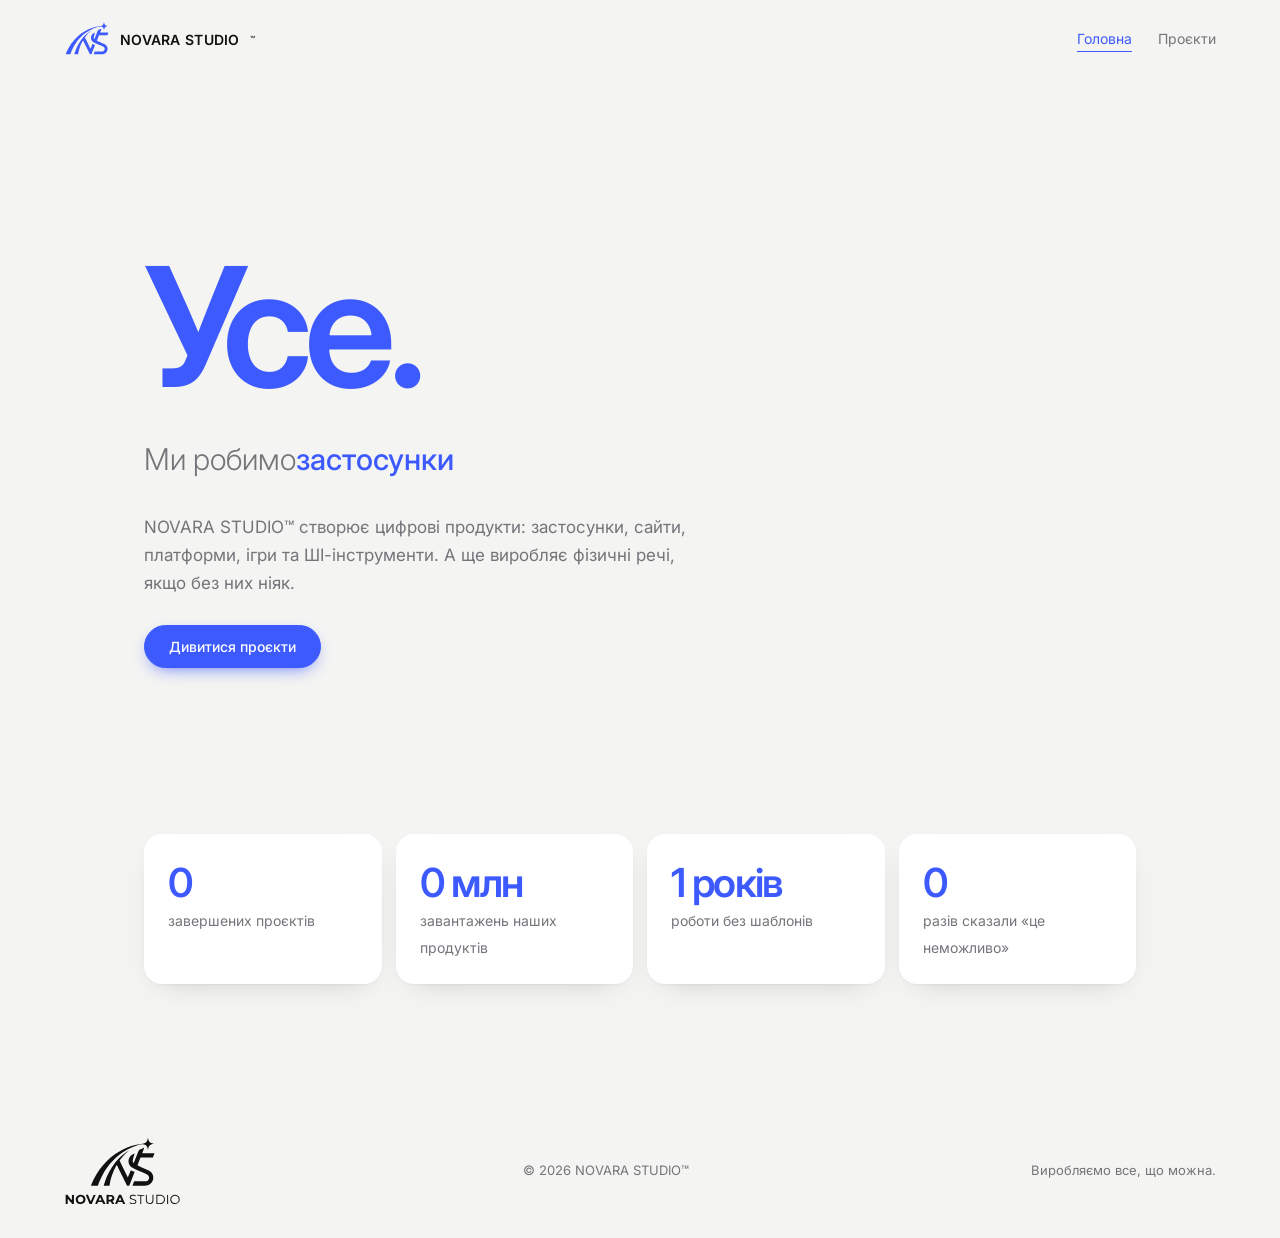
==== index.html @ 1ec16121 "Update index.html" ====
<!DOCTYPE html>
<html lang="uk">
<head>
<meta charset="utf-8">
<meta name="viewport" content="width=device-width, initial-scale=1, viewport-fit=cover">
<title>NOVARA STUDIO™ — виробляємо все</title>
<link rel="icon" href="assets/favicon.svg" type="image/svg+xml">
<link href="https://fonts.googleapis.com/css2?family=Inter:wght@300;400;500;600&display=swap" rel="stylesheet">
<link rel="stylesheet" href="css/style.css">
</head>
<body>
<svg width="0" height="0" style="position:absolute" aria-hidden="true"><defs><symbol id="lg-mark" viewBox="1500 100 4200 3100"><g transform="translate(0,4290) scale(1,-1)" fill="currentColor"><path d="M5136 4120 c-11 -82 -46 -161 -93 -207 -57 -55 -131 -79 -323 -104 -387 -50 -697 -143 -1070 -322 -762 -365 -1414 -1025 -1826 -1847 -69 -138 -100 -208 -171 -388 -4 -9 42 -12 210 -12 l216 0 19 53 c11 28 23 63 27 77 23 79 167 398 241 535 106 197 277 456 420 635 139 174 402 437 574 574 354 283 764 500 1152 610 361 103 510 75 594 -109 13 -29 27 -74 30 -101 10 -72 20 -83 27 -27 7 65 41 152 78 203 33 45 119 92 194 105 50 9 80 24 49 25 -27 0 -133 34 -171 53 -70 37 -125 124 -144 231 -7 36 -16 66 -19 66 -4 0 -10 -23 -14 -50z"/><path d="M4845 3546 c-33 -13 -100 -41 -149 -62 -104 -45 -85 -13 -223 -364 -204 -519 -194 -497 -211 -486 -16 10 -42 96 -42 141 0 48 37 197 85 339 l33 98 -32 -6 c-56 -11 -136 -57 -197 -114 -184 -170 -199 -468 -33 -652 57 -63 151 -116 400 -226 132 -58 262 -116 290 -129 27 -13 72 -33 100 -43 113 -46 242 -111 276 -141 118 -103 99 -289 -37 -363 l-50 -28 -376 0 -375 0 -47 -117 c-25 -65 -49 -126 -53 -135 -6 -17 17 -18 392 -18 312 0 414 4 469 15 339 71 509 407 360 711 -46 94 -152 182 -295 244 -41 18 -118 52 -170 75 -52 24 -162 73 -245 109 -202 89 -200 88 -197 116 1 12 42 122 90 244 l89 221 379 3 380 2 51 125 c30 74 47 128 41 131 -5 3 -175 5 -376 3 -362 -4 -367 -4 -364 16 2 11 30 86 62 168 32 81 53 147 46 146 -6 0 -38 -11 -71 -23z"/><path d="M3859 3319 c-374 -256 -651 -542 -916 -944 -187 -283 -320 -559 -430 -890 -40 -119 -73 -227 -73 -239 0 -4 80 -5 177 -4 l177 3 12 85 c30 231 117 529 230 788 76 175 195 405 204 396 8 -9 227 -444 335 -669 32 -66 111 -229 176 -362 l118 -243 66 0 c64 0 66 1 80 33 20 46 307 779 312 798 4 13 -9 22 -51 38 -31 11 -83 34 -116 51 l-60 30 -10 -22 c-5 -13 -35 -88 -66 -168 -73 -186 -103 -254 -110 -247 -3 3 -38 74 -78 159 -40 84 -153 315 -250 512 l-177 359 28 41 c42 60 147 191 224 277 58 64 146 145 284 263 52 44 21 28 -86 -45z"/></g></symbol><symbol id="lg-full" viewBox="0 0 7180 4290"><g transform="translate(0,4290) scale(1,-1)" fill="currentColor"><path d="M5136 4120 c-11 -82 -46 -161 -93 -207 -57 -55 -131 -79 -323 -104 -387 -50 -697 -143 -1070 -322 -762 -365 -1414 -1025 -1826 -1847 -69 -138 -100 -208 -171 -388 -4 -9 42 -12 210 -12 l216 0 19 53 c11 28 23 63 27 77 23 79 167 398 241 535 106 197 277 456 420 635 139 174 402 437 574 574 354 283 764 500 1152 610 361 103 510 75 594 -109 13 -29 27 -74 30 -101 10 -72 20 -83 27 -27 7 65 41 152 78 203 33 45 119 92 194 105 50 9 80 24 49 25 -27 0 -133 34 -171 53 -70 37 -125 124 -144 231 -7 36 -16 66 -19 66 -4 0 -10 -23 -14 -50z"/><path d="M4845 3546 c-33 -13 -100 -41 -149 -62 -104 -45 -85 -13 -223 -364 -204 -519 -194 -497 -211 -486 -16 10 -42 96 -42 141 0 48 37 197 85 339 l33 98 -32 -6 c-56 -11 -136 -57 -197 -114 -184 -170 -199 -468 -33 -652 57 -63 151 -116 400 -226 132 -58 262 -116 290 -129 27 -13 72 -33 100 -43 113 -46 242 -111 276 -141 118 -103 99 -289 -37 -363 l-50 -28 -376 0 -375 0 -47 -117 c-25 -65 -49 -126 -53 -135 -6 -17 17 -18 392 -18 312 0 414 4 469 15 339 71 509 407 360 711 -46 94 -152 182 -295 244 -41 18 -118 52 -170 75 -52 24 -162 73 -245 109 -202 89 -200 88 -197 116 1 12 42 122 90 244 l89 221 379 3 380 2 51 125 c30 74 47 128 41 131 -5 3 -175 5 -376 3 -362 -4 -367 -4 -364 16 2 11 30 86 62 168 32 81 53 147 46 146 -6 0 -38 -11 -71 -23z"/><path d="M3859 3319 c-374 -256 -651 -542 -916 -944 -187 -283 -320 -559 -430 -890 -40 -119 -73 -227 -73 -239 0 -4 80 -5 177 -4 l177 3 12 85 c30 231 117 529 230 788 76 175 195 405 204 396 8 -9 227 -444 335 -669 32 -66 111 -229 176 -362 l118 -243 66 0 c64 0 66 1 80 33 20 46 307 779 312 798 4 13 -9 22 -51 38 -31 11 -83 34 -116 51 l-60 30 -10 -22 c-5 -13 -35 -88 -66 -168 -73 -186 -103 -254 -110 -247 -3 3 -38 74 -78 159 -40 84 -153 315 -250 512 l-177 359 28 41 c42 60 147 191 224 277 58 64 146 145 284 263 52 44 21 28 -86 -45z"/><path d="M935 677 c-98 -33 -154 -81 -193 -165 -46 -102 -25 -223 54 -311 39 -43 56 -54 116 -72 55 -17 85 -20 134 -16 162 15 262 112 272 262 8 130 -45 228 -152 280 -65 32 -171 42 -231 22z m181 -129 c69 -48 95 -155 57 -235 -37 -79 -145 -113 -228 -73 -67 32 -97 82 -96 160 0 88 40 145 120 171 40 13 111 1 147 -23z"/><path d="M4174 681 c-48 -12 -103 -50 -119 -81 -8 -16 -15 -52 -15 -80 0 -45 4 -56 30 -80 30 -28 52 -37 197 -79 107 -32 148 -92 100 -149 -43 -52 -175 -57 -267 -9 -29 15 -54 26 -55 25 -1 -2 -7 -13 -14 -25 -10 -20 -7 -24 31 -47 111 -64 295 -49 357 30 25 32 28 111 6 153 -14 28 -72 61 -130 75 -144 34 -195 66 -195 121 0 82 123 120 242 75 50 -19 54 -19 66 -3 19 26 15 33 -33 54 -50 22 -154 32 -201 20z"/><path d="M6740 679 c-68 -13 -147 -74 -184 -139 -28 -50 -31 -63 -31 -146 0 -88 1 -92 38 -147 45 -68 91 -101 174 -122 152 -39 316 48 354 188 16 60 7 173 -19 223 -56 109 -199 171 -332 143z m194 -85 c84 -53 120 -146 98 -253 -15 -69 -49 -113 -114 -145 -166 -83 -356 45 -335 226 16 132 114 213 249 204 41 -3 70 -12 102 -32z"/><path d="M102 403 l3 -278 60 0 60 0 5 162 5 162 49 -61 c27 -34 90 -108 138 -165 l89 -103 49 0 50 0 0 280 0 281 -61 -3 -60 -3 -2 -152 c-1 -83 -6 -155 -10 -160 -5 -4 -18 5 -30 22 -12 16 -71 89 -131 162 l-108 133 -54 0 -54 0 2 -277z"/><path d="M1343 668 c3 -7 20 -49 37 -93 17 -44 68 -164 112 -267 l80 -188 64 0 c74 0 62 -13 142 171 27 63 77 176 110 252 l61 138 -66 -3 -67 -3 -82 -190 c-45 -104 -86 -191 -91 -192 -8 -3 -49 87 -109 242 -15 39 -35 87 -46 108 l-18 37 -66 0 c-49 0 -65 -3 -61 -12z"/><path d="M2095 548 c-58 -132 -79 -178 -149 -332 -20 -43 -36 -83 -36 -87 0 -5 28 -9 63 -9 l62 0 27 60 26 60 131 0 131 0 30 -60 30 -60 65 0 c36 0 65 2 65 5 0 2 -28 67 -63 142 -94 204 -116 253 -151 334 l-32 74 -70 3 -70 3 -59 -133z m173 -105 c22 -54 38 -101 35 -105 -5 -9 -157 -11 -165 -2 -7 7 72 204 82 204 4 0 25 -44 48 -97z"/><path d="M2610 401 l0 -281 65 0 65 0 0 80 0 80 58 0 57 0 54 -80 53 -80 70 0 c53 0 67 3 62 13 -4 6 -29 44 -56 83 -26 39 -48 75 -48 80 0 5 16 22 36 38 45 36 64 80 64 148 0 71 -31 123 -94 163 -49 30 -50 30 -218 34 l-168 3 0 -281z m310 159 c28 -15 50 -72 42 -105 -14 -50 -53 -70 -143 -71 l-79 -2 0 93 0 94 28 4 c37 7 130 -1 152 -13z"/><path d="M3252 408 c-67 -150 -122 -276 -122 -280 0 -5 29 -8 64 -8 l63 0 26 60 26 60 131 0 130 0 30 -60 30 -60 65 0 64 0 -18 43 c-31 72 -60 135 -149 330 l-85 187 -66 0 -66 0 -123 -272z m231 41 c20 -49 37 -97 37 -105 0 -11 -17 -14 -85 -14 l-85 0 21 53 c12 28 30 76 41 105 12 28 24 52 27 52 4 0 24 -41 44 -91z"/><path d="M4490 656 c0 -25 1 -25 96 -28 l96 -3 -1 -252 -2 -253 31 0 30 0 0 250 c0 231 1 250 18 251 9 1 53 3 97 4 77 2 80 3 80 26 l0 24 -222 3 -223 2 0 -24z"/><path d="M5030 673 c0 -5 -2 -78 -5 -163 -6 -180 4 -248 43 -305 42 -60 98 -87 185 -88 121 -1 199 50 226 148 6 22 11 123 11 228 l0 187 -30 0 -30 0 0 -192 c0 -168 -3 -198 -19 -235 -51 -111 -245 -111 -304 1 -20 37 -22 58 -25 234 l-4 192 -24 0 c-13 0 -24 -3 -24 -7z"/><path d="M5670 399 l0 -281 163 4 c188 4 225 16 293 90 50 54 68 104 68 183 -2 98 -19 143 -78 201 -71 69 -127 84 -309 84 l-137 0 0 -281z m279 221 c96 -18 162 -84 182 -182 10 -47 9 -64 -6 -108 -38 -115 -100 -150 -277 -158 -111 -4 -118 -4 -119 14 -1 11 -1 111 -1 224 0 188 2 205 19 211 27 11 143 10 202 -1z"/><path d="M6330 401 l0 -281 30 0 30 0 -2 278 -3 277 -27 3 -28 3 0 -280z"/></g></symbol></defs></svg>
<header>
  <div class="logo"><svg class="mk" role="img" aria-label="NOVARA STUDIO"><use href="#lg-mark"/></svg>NOVARA STUDIO<sup>™</sup></div>
  <nav role="tablist" aria-label="Розділи">
    <button role="tab" data-t="home">Головна</button>
    <button role="tab" data-t="projects">Проєкти</button>
  </nav>
</header>
<main>
<section class="tab" id="home">
  <div class="hero">
    <h1>Усе.</h1>
    <div class="make"><span>Ми робимо</span><span class="w" id="word">застосунки</span></div>
    <p class="lead">NOVARA STUDIO™ створює цифрові продукти: застосунки, сайти, платформи, ігри та ШІ-інструменти. А ще виробляє фізичні речі, якщо без них ніяк.</p>
    <p style="margin-top:28px"><a class="btn" href="#projects" data-go="projects">Дивитися проєкти</a></p>
  </div>
  <div class="stats">
    <div><b>0</b><small>завершених проєктів</small></div>
    <div><b>0 млн</b><small>завантажень наших продуктів</small></div>
    <div><b>1 років</b><small>роботи без шаблонів</small></div>
    <div><b>0</b><small>разів сказали «це неможливо»</small></div>
  </div>
</section>
<section class="tab" id="projects">
  <h2>Проєкти</h2>
  <div class="filters" id="filters"></div>
  <div class="grid" id="grid"></div>
  <h2>Що виробляємо</h2>
  <div class="list">
    <div class="row"><h3>Застосунки та платформи</h3><p>Мобільні й вебзастосунки, сервіси, особисті кабінети, внутрішні системи компаній.</p></div>
    <div class="row"><h3>Сайти та інтернет-магазини</h3><p>Від візитівки за тиждень до магазину з оплатою, складом і доставкою.</p></div>
    <div class="row"><h3>Ігри</h3><p>Сюжетні й казуальні ігри, AR-квести, інтерактивні інсталяції.</p></div>
    <div class="row"><h3>Брендинг і дизайн інтерфейсів</h3><p>Айдентика, дизайн-системи, анімація, презентації для інвесторів.</p></div>
  </div>
  <h2>Команда</h2>
  <div class="team">
    <div><b>-</b>-</div>
    <div><b>-</b>-</div>
    <div><b>-</b>-</div>
  </div>
</section>
</main>
<div class="modal" id="modal" role="dialog" aria-modal="true" aria-label="Проєкт"><div class="sheet" id="sheet"></div></div>
<div class="toast" id="toast"></div>
<footer><svg class="ft" role="img" aria-label="NOVARA STUDIO"><use href="#lg-full"/></svg><span>© 2026 NOVARA STUDIO™</span><span>Виробляємо все, що можна.</span></footer>
<script src="data/site.js"></script>
<script src="data/projects.js"></script>
<script src="js/app.js"></script>
</body>
</html>
---- css/style.css ----
:root{--bg:#fff;--surface:#fff;--soft:#F4F4F2;--ink:#111;--muted:#74747A;--line:#E4E4E1;--on:#fff;color-scheme:light;
box-sizing:border-box;padding-top:env(safe-area-inset-top,0px);padding-bottom:env(safe-area-inset-bottom,0px)}
@media (prefers-color-scheme:dark){:root:not([data-theme="light"]){--bg:#0C0C0D;--surface:#0C0C0D;--soft:#17171A;--ink:#F2F2F0;--muted:#8E8E95;--line:#26262A;--on:#0C0C0D;color-scheme:dark}}
:root[data-theme="dark"]{--bg:#0C0C0D;--surface:#0C0C0D;--soft:#17171A;--ink:#F2F2F0;--muted:#8E8E95;--line:#26262A;--on:#0C0C0D;color-scheme:dark}
*{box-sizing:border-box}
html{scroll-padding-top:env(safe-area-inset-top,0px)}
body{margin:0;background:var(--bg);color:var(--ink);font:400 16px/1.65 Inter,system-ui,sans-serif}
body::before{content:"";position:fixed;inset:0 0 auto;height:env(safe-area-inset-top,0px);background:var(--bg);z-index:30}
h1,h2,h3,h4{font-family:Inter,system-ui,sans-serif;font-weight:500;margin:0;line-height:1.1;letter-spacing:-.03em}
:focus-visible{outline:2px solid var(--ink);outline-offset:3px}
header{position:sticky;top:env(safe-area-inset-top,0px);z-index:5;background:var(--bg);display:flex;align-items:center;justify-content:space-between;gap:14px;padding:22px clamp(20px,5vw,64px)}
.logo{font:600 14px Inter,sans-serif;letter-spacing:.02em;white-space:nowrap}.logo sup{font-size:.6em;font-weight:400}
nav{display:flex;gap:26px}
nav button{font:400 14px Inter,sans-serif;background:none;color:var(--muted);border:0;padding:4px 0;cursor:pointer;border-bottom:1px solid transparent}
nav button[aria-selected="true"]{color:var(--ink);border-bottom-color:var(--ink)}
main{max-width:1120px;margin:0 auto;padding:0 clamp(20px,5vw,64px) 120px}
.tab{display:none}.tab.on{display:block}
.hero{padding:clamp(60px,14vw,170px) 0 60px}
.hero h1{font-size:clamp(56px,13vw,170px);font-weight:300;letter-spacing:-.06em;line-height:.95}
.make{margin-top:34px;font:300 clamp(20px,3vw,30px)/1.3 Inter,sans-serif;color:var(--muted)}
.make .w{color:var(--ink)}
.lead{max-width:52ch;color:var(--muted);font-size:17px;margin:34px 0 0}
.btn{display:inline-flex;align-items:center;gap:8px;margin:0;background:var(--ink);color:var(--on);font:500 14px Inter,sans-serif;border:1px solid var(--ink);border-radius:99px;padding:12px 24px;cursor:pointer;text-decoration:none;transition:opacity .15s}
.btn:hover{opacity:.8}
.btn.alt{background:none;color:var(--ink);border-color:var(--line)}
.btn.dl{background:var(--ink)}
.stats{display:grid;grid-template-columns:repeat(auto-fit,minmax(200px,1fr));gap:0;margin-top:90px;border-top:1px solid var(--line)}
.stats div{padding:26px 0}
.stats b{display:block;font:300 40px Inter,sans-serif;letter-spacing:-.04em}
.stats small{color:var(--muted);font-size:14px}
h2{font-size:clamp(28px,4vw,44px);padding:90px 0 28px}
.filters{display:flex;flex-wrap:wrap;gap:22px;margin-bottom:34px}
.filters button{font:400 14px Inter,sans-serif;background:none;border:0;border-bottom:1px solid transparent;color:var(--muted);padding:3px 0;cursor:pointer}
.filters button[aria-pressed="true"]{color:var(--ink);border-bottom-color:var(--ink)}
.grid{display:grid;grid-template-columns:repeat(auto-fill,minmax(300px,1fr));gap:44px 28px}
.card{cursor:pointer;background:none;border:0;padding:0;text-align:left;color:inherit;font:inherit}
.card .t{padding:14px 0 0}
.card h3{font-size:18px;margin-bottom:2px}
.card p{margin:0;color:var(--muted);font-size:14px}
.thumb{aspect-ratio:4/3;position:relative;overflow:hidden;background:var(--soft);border-radius:4px;transition:opacity .2s}
.card:hover .thumb{opacity:.7}
.thumb i{position:absolute;display:block;background:var(--ink)}
.s1 i{width:40%;aspect-ratio:1;border-radius:50%;right:14%;bottom:14%}
.s2 i{inset:22% 56% 22% 18%}
.s3 i{inset:0;background:repeating-linear-gradient(115deg,var(--ink) 0 1px,transparent 1px 16px);opacity:.5}
.s4 i{width:34%;height:34%;left:18%;top:20%;border-radius:0 100% 0 100%}
.s5 i{left:18%;right:18%;bottom:22%;height:1px}
.modal{position:fixed;inset:0;background:rgba(0,0,0,.35);display:none;align-items:flex-end;justify-content:center;z-index:20}
.modal.on{display:flex}
.sheet{background:var(--bg);width:100%;max-width:800px;border-radius:14px 14px 0 0;max-height:94%;overflow:auto;padding:0 clamp(20px,4vw,44px) calc(40px + env(safe-area-inset-bottom,0px))}
@media (min-width:900px){.modal{align-items:center}.sheet{border-radius:14px;max-height:90%}}
.sheet .bar{position:sticky;top:0;background:var(--bg);display:flex;justify-content:space-between;align-items:center;padding:20px 0;z-index:2}
.tag{color:var(--muted);font-size:14px}
.x{font:400 14px Inter,sans-serif;background:none;color:var(--ink);border:0;cursor:pointer;padding:4px 0;text-decoration:underline;text-underline-offset:4px}
.sheet .thumb{aspect-ratio:16/7}
.sheet h3{font-size:clamp(32px,5vw,48px);margin:30px 0 12px}
.sheet p{color:var(--muted);max-width:56ch;margin:0}
.actions{display:flex;flex-wrap:wrap;gap:10px;margin:28px 0}
.facts{display:grid;grid-template-columns:repeat(auto-fit,minmax(120px,1fr));gap:0;margin:14px 0 10px;border-top:1px solid var(--line)}
.facts div{padding:16px 0}
.facts small{display:block;color:var(--muted);font-size:13px}.facts b{font:500 16px Inter,sans-serif}
.sheet h4{font:500 14px Inter,sans-serif;color:var(--muted);margin:34px 0 10px;letter-spacing:0}
.sheet ul{margin:0;padding-left:18px}.sheet li{margin:4px 0}
.res{border-top:1px solid var(--ink);border-bottom:1px solid var(--line);padding:22px 0;font:300 clamp(22px,3vw,30px)/1.25 Inter,sans-serif;letter-spacing:-.03em;margin-top:36px}
.chips{display:flex;flex-wrap:wrap;gap:8px}.chips span{background:var(--soft);border-radius:99px;padding:3px 14px;font-size:13px}
.more{display:flex;gap:18px;flex-wrap:wrap}
.more button{font:400 15px Inter,sans-serif;background:none;color:var(--ink);border:0;border-bottom:1px solid var(--line);padding:2px 0;cursor:pointer}
.toast{position:fixed;left:50%;bottom:calc(24px + env(safe-area-inset-bottom,0px));transform:translateX(-50%);background:var(--ink);color:var(--on);padding:10px 20px;border-radius:99px;font-size:14px;display:none;z-index:40}
.toast.on{display:block}
.list{border-top:1px solid var(--line)}
.row{display:grid;grid-template-columns:minmax(150px,1fr) 2fr;gap:6px 28px;padding:22px 0;border-bottom:1px solid var(--line)}
.row h3{font-size:18px}.row p{margin:0;color:var(--muted)}
@media (max-width:640px){.row{grid-template-columns:1fr}}
.team{display:grid;grid-template-columns:repeat(auto-fit,minmax(200px,1fr));gap:24px;color:var(--muted);font-size:14px}
.team b{display:block;font:500 16px Inter,sans-serif;color:var(--ink)}
footer{padding:32px clamp(20px,5vw,64px);color:var(--muted);font-size:13px;display:flex;justify-content:space-between;flex-wrap:wrap;gap:10px}

:root{--acc:#3D5AFE;--acc-soft:#E8ECFF}
@media (prefers-color-scheme:dark){:root:not([data-theme="light"]){--acc:#8FA2FF;--acc-soft:#1B2142}}
:root[data-theme="dark"]{--acc:#8FA2FF;--acc-soft:#1B2142}
body{background:var(--soft)}
body::before,header,.sheet,.sheet .bar{background:var(--soft)}
.hero h1{font-weight:600;color:var(--acc);letter-spacing:-.05em}
.make .w{color:var(--acc);font-weight:500}
.btn,.btn.dl{background:var(--acc);border-color:var(--acc);color:#fff;box-shadow:0 6px 18px -8px var(--acc)}
.btn.alt{background:var(--bg);color:var(--ink);border-color:var(--line);box-shadow:none}
nav button[aria-selected="true"],.filters button[aria-pressed="true"]{color:var(--acc);border-bottom-color:var(--acc)}
.stats{border:0;gap:14px}
.stats div,.row,.card,.facts div{background:var(--bg);border-radius:18px;box-shadow:0 1px 2px rgba(0,0,0,.04),0 10px 30px -18px rgba(0,0,0,.25)}
.stats div{padding:24px}
.stats b{color:var(--acc);font-weight:600}
.list{border:0;display:grid;gap:12px}
.row{padding:20px 24px;border:0}
.card{overflow:hidden;transition:transform .2s,box-shadow .2s}
.card:hover{transform:translateY(-4px)}
.card .t{padding:16px 18px 20px}
.thumb{background:color-mix(in srgb,var(--a) 38%,var(--bg));border-radius:0}
.card:hover .thumb{opacity:1}
.thumb i{background:var(--b)}
.s3 i{background:repeating-linear-gradient(115deg,var(--b) 0 8px,transparent 8px 22px);opacity:.8}
.s5 i{height:34%;left:0;right:0;bottom:0}
.s1 i{opacity:.95}
.sheet .thumb{border-radius:16px}
.facts{border:0;gap:10px}.facts div{padding:12px 16px}
.res{background:var(--acc);color:#fff;border:0;border-radius:18px;padding:22px 26px}
.chips span{background:var(--acc-soft);color:var(--acc)}
.more button{border:0;background:var(--acc-soft);color:var(--acc);padding:7px 16px;border-radius:99px}
.team div{background:var(--bg);border-radius:18px;padding:18px 20px}
.logo{display:flex;align-items:center;gap:10px}.mk{height:34px;width:46px;color:var(--acc)}.ft{height:70px;width:117px;color:var(--ink)}footer{align-items:center}
/* --- підтримка зображень і посилань --- */
.thumb img{position:absolute;inset:0;width:100%;height:100%;object-fit:cover}
a.card{display:block;text-decoration:none}
.more a{font:400 15px Inter,sans-serif;background:var(--acc-soft);color:var(--acc);padding:7px 16px;border-radius:99px;text-decoration:none}
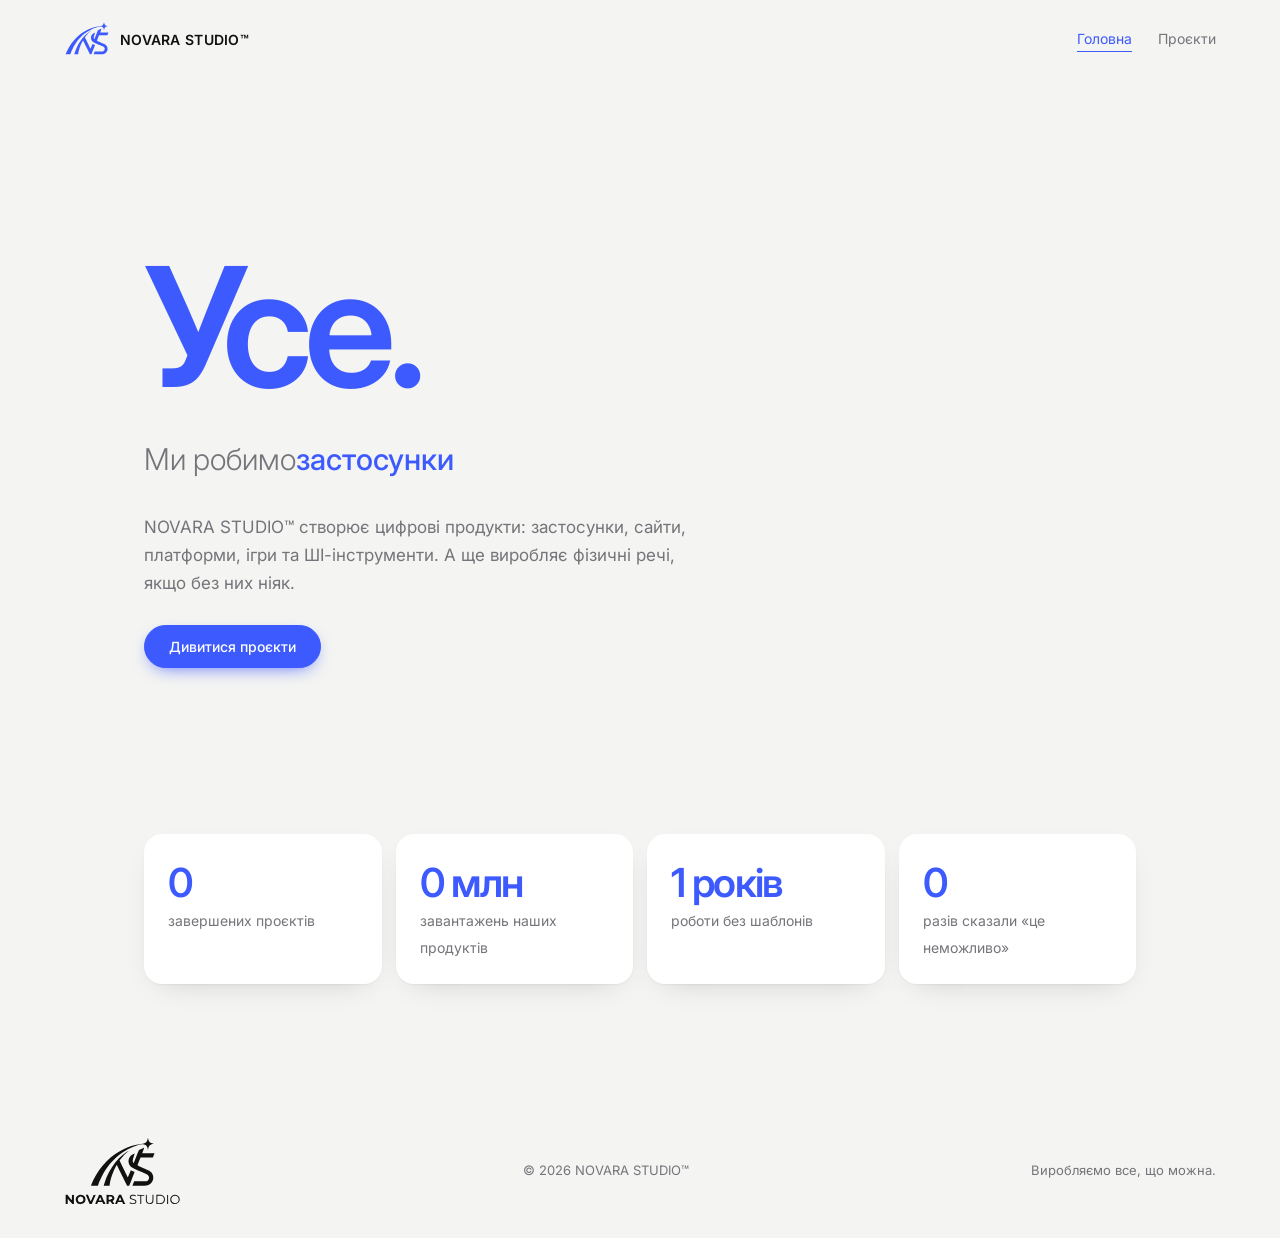
==== commit 0d290fce: "Update index.html" ====
--- a/index.html
+++ b/index.html
@@ -11,7 +11,7 @@
 <body>
 <svg width="0" height="0" style="position:absolute" aria-hidden="true"><defs><symbol id="lg-mark" viewBox="1500 100 4200 3100"><g transform="translate(0,4290) scale(1,-1)" fill="currentColor"><path d="M5136 4120 c-11 -82 -46 -161 -93 -207 -57 -55 -131 -79 -323 -104 -387 -50 -697 -143 -1070 -322 -762 -365 -1414 -1025 -1826 -1847 -69 -138 -100 -208 -171 -388 -4 -9 42 -12 210 -12 l216 0 19 53 c11 28 23 63 27 77 23 79 167 398 241 535 106 197 277 456 420 635 139 174 402 437 574 574 354 283 764 500 1152 610 361 103 510 75 594 -109 13 -29 27 -74 30 -101 10 -72 20 -83 27 -27 7 65 41 152 78 203 33 45 119 92 194 105 50 9 80 24 49 25 -27 0 -133 34 -171 53 -70 37 -125 124 -144 231 -7 36 -16 66 -19 66 -4 0 -10 -23 -14 -50z"/><path d="M4845 3546 c-33 -13 -100 -41 -149 -62 -104 -45 -85 -13 -223 -364 -204 -519 -194 -497 -211 -486 -16 10 -42 96 -42 141 0 48 37 197 85 339 l33 98 -32 -6 c-56 -11 -136 -57 -197 -114 -184 -170 -199 -468 -33 -652 57 -63 151 -116 400 -226 132 -58 262 -116 290 -129 27 -13 72 -33 100 -43 113 -46 242 -111 276 -141 118 -103 99 -289 -37 -363 l-50 -28 -376 0 -375 0 -47 -117 c-25 -65 -49 -126 -53 -135 -6 -17 17 -18 392 -18 312 0 414 4 469 15 339 71 509 407 360 711 -46 94 -152 182 -295 244 -41 18 -118 52 -170 75 -52 24 -162 73 -245 109 -202 89 -200 88 -197 116 1 12 42 122 90 244 l89 221 379 3 380 2 51 125 c30 74 47 128 41 131 -5 3 -175 5 -376 3 -362 -4 -367 -4 -364 16 2 11 30 86 62 168 32 81 53 147 46 146 -6 0 -38 -11 -71 -23z"/><path d="M3859 3319 c-374 -256 -651 -542 -916 -944 -187 -283 -320 -559 -430 -890 -40 -119 -73 -227 -73 -239 0 -4 80 -5 177 -4 l177 3 12 85 c30 231 117 529 230 788 76 175 195 405 204 396 8 -9 227 -444 335 -669 32 -66 111 -229 176 -362 l118 -243 66 0 c64 0 66 1 80 33 20 46 307 779 312 798 4 13 -9 22 -51 38 -31 11 -83 34 -116 51 l-60 30 -10 -22 c-5 -13 -35 -88 -66 -168 -73 -186 -103 -254 -110 -247 -3 3 -38 74 -78 159 -40 84 -153 315 -250 512 l-177 359 28 41 c42 60 147 191 224 277 58 64 146 145 284 263 52 44 21 28 -86 -45z"/></g></symbol><symbol id="lg-full" viewBox="0 0 7180 4290"><g transform="translate(0,4290) scale(1,-1)" fill="currentColor"><path d="M5136 4120 c-11 -82 -46 -161 -93 -207 -57 -55 -131 -79 -323 -104 -387 -50 -697 -143 -1070 -322 -762 -365 -1414 -1025 -1826 -1847 -69 -138 -100 -208 -171 -388 -4 -9 42 -12 210 -12 l216 0 19 53 c11 28 23 63 27 77 23 79 167 398 241 535 106 197 277 456 420 635 139 174 402 437 574 574 354 283 764 500 1152 610 361 103 510 75 594 -109 13 -29 27 -74 30 -101 10 -72 20 -83 27 -27 7 65 41 152 78 203 33 45 119 92 194 105 50 9 80 24 49 25 -27 0 -133 34 -171 53 -70 37 -125 124 -144 231 -7 36 -16 66 -19 66 -4 0 -10 -23 -14 -50z"/><path d="M4845 3546 c-33 -13 -100 -41 -149 -62 -104 -45 -85 -13 -223 -364 -204 -519 -194 -497 -211 -486 -16 10 -42 96 -42 141 0 48 37 197 85 339 l33 98 -32 -6 c-56 -11 -136 -57 -197 -114 -184 -170 -199 -468 -33 -652 57 -63 151 -116 400 -226 132 -58 262 -116 290 -129 27 -13 72 -33 100 -43 113 -46 242 -111 276 -141 118 -103 99 -289 -37 -363 l-50 -28 -376 0 -375 0 -47 -117 c-25 -65 -49 -126 -53 -135 -6 -17 17 -18 392 -18 312 0 414 4 469 15 339 71 509 407 360 711 -46 94 -152 182 -295 244 -41 18 -118 52 -170 75 -52 24 -162 73 -245 109 -202 89 -200 88 -197 116 1 12 42 122 90 244 l89 221 379 3 380 2 51 125 c30 74 47 128 41 131 -5 3 -175 5 -376 3 -362 -4 -367 -4 -364 16 2 11 30 86 62 168 32 81 53 147 46 146 -6 0 -38 -11 -71 -23z"/><path d="M3859 3319 c-374 -256 -651 -542 -916 -944 -187 -283 -320 -559 -430 -890 -40 -119 -73 -227 -73 -239 0 -4 80 -5 177 -4 l177 3 12 85 c30 231 117 529 230 788 76 175 195 405 204 396 8 -9 227 -444 335 -669 32 -66 111 -229 176 -362 l118 -243 66 0 c64 0 66 1 80 33 20 46 307 779 312 798 4 13 -9 22 -51 38 -31 11 -83 34 -116 51 l-60 30 -10 -22 c-5 -13 -35 -88 -66 -168 -73 -186 -103 -254 -110 -247 -3 3 -38 74 -78 159 -40 84 -153 315 -250 512 l-177 359 28 41 c42 60 147 191 224 277 58 64 146 145 284 263 52 44 21 28 -86 -45z"/><path d="M935 677 c-98 -33 -154 -81 -193 -165 -46 -102 -25 -223 54 -311 39 -43 56 -54 116 -72 55 -17 85 -20 134 -16 162 15 262 112 272 262 8 130 -45 228 -152 280 -65 32 -171 42 -231 22z m181 -129 c69 -48 95 -155 57 -235 -37 -79 -145 -113 -228 -73 -67 32 -97 82 -96 160 0 88 40 145 120 171 40 13 111 1 147 -23z"/><path d="M4174 681 c-48 -12 -103 -50 -119 -81 -8 -16 -15 -52 -15 -80 0 -45 4 -56 30 -80 30 -28 52 -37 197 -79 107 -32 148 -92 100 -149 -43 -52 -175 -57 -267 -9 -29 15 -54 26 -55 25 -1 -2 -7 -13 -14 -25 -10 -20 -7 -24 31 -47 111 -64 295 -49 357 30 25 32 28 111 6 153 -14 28 -72 61 -130 75 -144 34 -195 66 -195 121 0 82 123 120 242 75 50 -19 54 -19 66 -3 19 26 15 33 -33 54 -50 22 -154 32 -201 20z"/><path d="M6740 679 c-68 -13 -147 -74 -184 -139 -28 -50 -31 -63 -31 -146 0 -88 1 -92 38 -147 45 -68 91 -101 174 -122 152 -39 316 48 354 188 16 60 7 173 -19 223 -56 109 -199 171 -332 143z m194 -85 c84 -53 120 -146 98 -253 -15 -69 -49 -113 -114 -145 -166 -83 -356 45 -335 226 16 132 114 213 249 204 41 -3 70 -12 102 -32z"/><path d="M102 403 l3 -278 60 0 60 0 5 162 5 162 49 -61 c27 -34 90 -108 138 -165 l89 -103 49 0 50 0 0 280 0 281 -61 -3 -60 -3 -2 -152 c-1 -83 -6 -155 -10 -160 -5 -4 -18 5 -30 22 -12 16 -71 89 -131 162 l-108 133 -54 0 -54 0 2 -277z"/><path d="M1343 668 c3 -7 20 -49 37 -93 17 -44 68 -164 112 -267 l80 -188 64 0 c74 0 62 -13 142 171 27 63 77 176 110 252 l61 138 -66 -3 -67 -3 -82 -190 c-45 -104 -86 -191 -91 -192 -8 -3 -49 87 -109 242 -15 39 -35 87 -46 108 l-18 37 -66 0 c-49 0 -65 -3 -61 -12z"/><path d="M2095 548 c-58 -132 -79 -178 -149 -332 -20 -43 -36 -83 -36 -87 0 -5 28 -9 63 -9 l62 0 27 60 26 60 131 0 131 0 30 -60 30 -60 65 0 c36 0 65 2 65 5 0 2 -28 67 -63 142 -94 204 -116 253 -151 334 l-32 74 -70 3 -70 3 -59 -133z m173 -105 c22 -54 38 -101 35 -105 -5 -9 -157 -11 -165 -2 -7 7 72 204 82 204 4 0 25 -44 48 -97z"/><path d="M2610 401 l0 -281 65 0 65 0 0 80 0 80 58 0 57 0 54 -80 53 -80 70 0 c53 0 67 3 62 13 -4 6 -29 44 -56 83 -26 39 -48 75 -48 80 0 5 16 22 36 38 45 36 64 80 64 148 0 71 -31 123 -94 163 -49 30 -50 30 -218 34 l-168 3 0 -281z m310 159 c28 -15 50 -72 42 -105 -14 -50 -53 -70 -143 -71 l-79 -2 0 93 0 94 28 4 c37 7 130 -1 152 -13z"/><path d="M3252 408 c-67 -150 -122 -276 -122 -280 0 -5 29 -8 64 -8 l63 0 26 60 26 60 131 0 130 0 30 -60 30 -60 65 0 64 0 -18 43 c-31 72 -60 135 -149 330 l-85 187 -66 0 -66 0 -123 -272z m231 41 c20 -49 37 -97 37 -105 0 -11 -17 -14 -85 -14 l-85 0 21 53 c12 28 30 76 41 105 12 28 24 52 27 52 4 0 24 -41 44 -91z"/><path d="M4490 656 c0 -25 1 -25 96 -28 l96 -3 -1 -252 -2 -253 31 0 30 0 0 250 c0 231 1 250 18 251 9 1 53 3 97 4 77 2 80 3 80 26 l0 24 -222 3 -223 2 0 -24z"/><path d="M5030 673 c0 -5 -2 -78 -5 -163 -6 -180 4 -248 43 -305 42 -60 98 -87 185 -88 121 -1 199 50 226 148 6 22 11 123 11 228 l0 187 -30 0 -30 0 0 -192 c0 -168 -3 -198 -19 -235 -51 -111 -245 -111 -304 1 -20 37 -22 58 -25 234 l-4 192 -24 0 c-13 0 -24 -3 -24 -7z"/><path d="M5670 399 l0 -281 163 4 c188 4 225 16 293 90 50 54 68 104 68 183 -2 98 -19 143 -78 201 -71 69 -127 84 -309 84 l-137 0 0 -281z m279 221 c96 -18 162 -84 182 -182 10 -47 9 -64 -6 -108 -38 -115 -100 -150 -277 -158 -111 -4 -118 -4 -119 14 -1 11 -1 111 -1 224 0 188 2 205 19 211 27 11 143 10 202 -1z"/><path d="M6330 401 l0 -281 30 0 30 0 -2 278 -3 277 -27 3 -28 3 0 -280z"/></g></symbol></defs></svg>
 <header>
-  <div class="logo"><svg class="mk" role="img" aria-label="NOVARA STUDIO"><use href="#lg-mark"/></svg>NOVARA STUDIO<sup>™</sup></div>
+  <div class="logo"><svg class="mk" role="img" aria-label="NOVARA STUDIO"><use href="#lg-mark"/></svg>NOVARA STUDIO™</div>
   <nav role="tablist" aria-label="Розділи">
     <button role="tab" data-t="home">Головна</button>
     <button role="tab" data-t="projects">Проєкти</button>
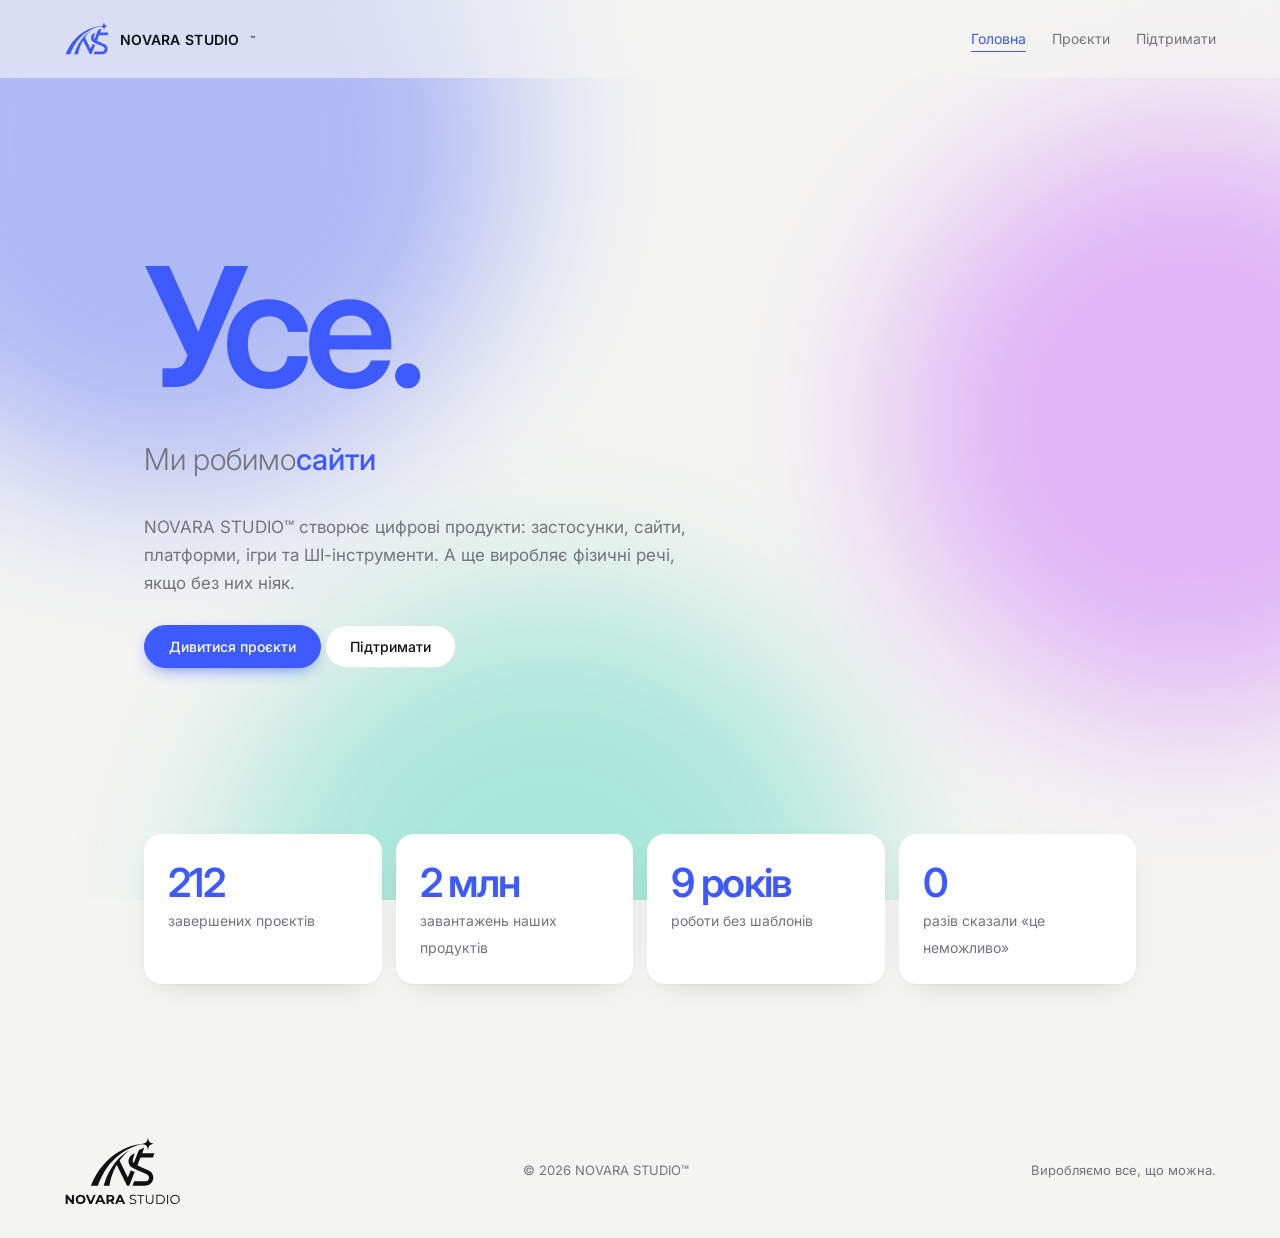
==== commit 1b4a5324: "Add files via upload" ====
--- a/index.html
+++ b/index.html
@@ -9,12 +9,14 @@
 <link rel="stylesheet" href="css/style.css">
 </head>
 <body>
+<div class="bg" aria-hidden="true"><i></i><i></i><i></i></div>
 <svg width="0" height="0" style="position:absolute" aria-hidden="true"><defs><symbol id="lg-mark" viewBox="1500 100 4200 3100"><g transform="translate(0,4290) scale(1,-1)" fill="currentColor"><path d="M5136 4120 c-11 -82 -46 -161 -93 -207 -57 -55 -131 -79 -323 -104 -387 -50 -697 -143 -1070 -322 -762 -365 -1414 -1025 -1826 -1847 -69 -138 -100 -208 -171 -388 -4 -9 42 -12 210 -12 l216 0 19 53 c11 28 23 63 27 77 23 79 167 398 241 535 106 197 277 456 420 635 139 174 402 437 574 574 354 283 764 500 1152 610 361 103 510 75 594 -109 13 -29 27 -74 30 -101 10 -72 20 -83 27 -27 7 65 41 152 78 203 33 45 119 92 194 105 50 9 80 24 49 25 -27 0 -133 34 -171 53 -70 37 -125 124 -144 231 -7 36 -16 66 -19 66 -4 0 -10 -23 -14 -50z"/><path d="M4845 3546 c-33 -13 -100 -41 -149 -62 -104 -45 -85 -13 -223 -364 -204 -519 -194 -497 -211 -486 -16 10 -42 96 -42 141 0 48 37 197 85 339 l33 98 -32 -6 c-56 -11 -136 -57 -197 -114 -184 -170 -199 -468 -33 -652 57 -63 151 -116 400 -226 132 -58 262 -116 290 -129 27 -13 72 -33 100 -43 113 -46 242 -111 276 -141 118 -103 99 -289 -37 -363 l-50 -28 -376 0 -375 0 -47 -117 c-25 -65 -49 -126 -53 -135 -6 -17 17 -18 392 -18 312 0 414 4 469 15 339 71 509 407 360 711 -46 94 -152 182 -295 244 -41 18 -118 52 -170 75 -52 24 -162 73 -245 109 -202 89 -200 88 -197 116 1 12 42 122 90 244 l89 221 379 3 380 2 51 125 c30 74 47 128 41 131 -5 3 -175 5 -376 3 -362 -4 -367 -4 -364 16 2 11 30 86 62 168 32 81 53 147 46 146 -6 0 -38 -11 -71 -23z"/><path d="M3859 3319 c-374 -256 -651 -542 -916 -944 -187 -283 -320 -559 -430 -890 -40 -119 -73 -227 -73 -239 0 -4 80 -5 177 -4 l177 3 12 85 c30 231 117 529 230 788 76 175 195 405 204 396 8 -9 227 -444 335 -669 32 -66 111 -229 176 -362 l118 -243 66 0 c64 0 66 1 80 33 20 46 307 779 312 798 4 13 -9 22 -51 38 -31 11 -83 34 -116 51 l-60 30 -10 -22 c-5 -13 -35 -88 -66 -168 -73 -186 -103 -254 -110 -247 -3 3 -38 74 -78 159 -40 84 -153 315 -250 512 l-177 359 28 41 c42 60 147 191 224 277 58 64 146 145 284 263 52 44 21 28 -86 -45z"/></g></symbol><symbol id="lg-full" viewBox="0 0 7180 4290"><g transform="translate(0,4290) scale(1,-1)" fill="currentColor"><path d="M5136 4120 c-11 -82 -46 -161 -93 -207 -57 -55 -131 -79 -323 -104 -387 -50 -697 -143 -1070 -322 -762 -365 -1414 -1025 -1826 -1847 -69 -138 -100 -208 -171 -388 -4 -9 42 -12 210 -12 l216 0 19 53 c11 28 23 63 27 77 23 79 167 398 241 535 106 197 277 456 420 635 139 174 402 437 574 574 354 283 764 500 1152 610 361 103 510 75 594 -109 13 -29 27 -74 30 -101 10 -72 20 -83 27 -27 7 65 41 152 78 203 33 45 119 92 194 105 50 9 80 24 49 25 -27 0 -133 34 -171 53 -70 37 -125 124 -144 231 -7 36 -16 66 -19 66 -4 0 -10 -23 -14 -50z"/><path d="M4845 3546 c-33 -13 -100 -41 -149 -62 -104 -45 -85 -13 -223 -364 -204 -519 -194 -497 -211 -486 -16 10 -42 96 -42 141 0 48 37 197 85 339 l33 98 -32 -6 c-56 -11 -136 -57 -197 -114 -184 -170 -199 -468 -33 -652 57 -63 151 -116 400 -226 132 -58 262 -116 290 -129 27 -13 72 -33 100 -43 113 -46 242 -111 276 -141 118 -103 99 -289 -37 -363 l-50 -28 -376 0 -375 0 -47 -117 c-25 -65 -49 -126 -53 -135 -6 -17 17 -18 392 -18 312 0 414 4 469 15 339 71 509 407 360 711 -46 94 -152 182 -295 244 -41 18 -118 52 -170 75 -52 24 -162 73 -245 109 -202 89 -200 88 -197 116 1 12 42 122 90 244 l89 221 379 3 380 2 51 125 c30 74 47 128 41 131 -5 3 -175 5 -376 3 -362 -4 -367 -4 -364 16 2 11 30 86 62 168 32 81 53 147 46 146 -6 0 -38 -11 -71 -23z"/><path d="M3859 3319 c-374 -256 -651 -542 -916 -944 -187 -283 -320 -559 -430 -890 -40 -119 -73 -227 -73 -239 0 -4 80 -5 177 -4 l177 3 12 85 c30 231 117 529 230 788 76 175 195 405 204 396 8 -9 227 -444 335 -669 32 -66 111 -229 176 -362 l118 -243 66 0 c64 0 66 1 80 33 20 46 307 779 312 798 4 13 -9 22 -51 38 -31 11 -83 34 -116 51 l-60 30 -10 -22 c-5 -13 -35 -88 -66 -168 -73 -186 -103 -254 -110 -247 -3 3 -38 74 -78 159 -40 84 -153 315 -250 512 l-177 359 28 41 c42 60 147 191 224 277 58 64 146 145 284 263 52 44 21 28 -86 -45z"/><path d="M935 677 c-98 -33 -154 -81 -193 -165 -46 -102 -25 -223 54 -311 39 -43 56 -54 116 -72 55 -17 85 -20 134 -16 162 15 262 112 272 262 8 130 -45 228 -152 280 -65 32 -171 42 -231 22z m181 -129 c69 -48 95 -155 57 -235 -37 -79 -145 -113 -228 -73 -67 32 -97 82 -96 160 0 88 40 145 120 171 40 13 111 1 147 -23z"/><path d="M4174 681 c-48 -12 -103 -50 -119 -81 -8 -16 -15 -52 -15 -80 0 -45 4 -56 30 -80 30 -28 52 -37 197 -79 107 -32 148 -92 100 -149 -43 -52 -175 -57 -267 -9 -29 15 -54 26 -55 25 -1 -2 -7 -13 -14 -25 -10 -20 -7 -24 31 -47 111 -64 295 -49 357 30 25 32 28 111 6 153 -14 28 -72 61 -130 75 -144 34 -195 66 -195 121 0 82 123 120 242 75 50 -19 54 -19 66 -3 19 26 15 33 -33 54 -50 22 -154 32 -201 20z"/><path d="M6740 679 c-68 -13 -147 -74 -184 -139 -28 -50 -31 -63 -31 -146 0 -88 1 -92 38 -147 45 -68 91 -101 174 -122 152 -39 316 48 354 188 16 60 7 173 -19 223 -56 109 -199 171 -332 143z m194 -85 c84 -53 120 -146 98 -253 -15 -69 -49 -113 -114 -145 -166 -83 -356 45 -335 226 16 132 114 213 249 204 41 -3 70 -12 102 -32z"/><path d="M102 403 l3 -278 60 0 60 0 5 162 5 162 49 -61 c27 -34 90 -108 138 -165 l89 -103 49 0 50 0 0 280 0 281 -61 -3 -60 -3 -2 -152 c-1 -83 -6 -155 -10 -160 -5 -4 -18 5 -30 22 -12 16 -71 89 -131 162 l-108 133 -54 0 -54 0 2 -277z"/><path d="M1343 668 c3 -7 20 -49 37 -93 17 -44 68 -164 112 -267 l80 -188 64 0 c74 0 62 -13 142 171 27 63 77 176 110 252 l61 138 -66 -3 -67 -3 -82 -190 c-45 -104 -86 -191 -91 -192 -8 -3 -49 87 -109 242 -15 39 -35 87 -46 108 l-18 37 -66 0 c-49 0 -65 -3 -61 -12z"/><path d="M2095 548 c-58 -132 -79 -178 -149 -332 -20 -43 -36 -83 -36 -87 0 -5 28 -9 63 -9 l62 0 27 60 26 60 131 0 131 0 30 -60 30 -60 65 0 c36 0 65 2 65 5 0 2 -28 67 -63 142 -94 204 -116 253 -151 334 l-32 74 -70 3 -70 3 -59 -133z m173 -105 c22 -54 38 -101 35 -105 -5 -9 -157 -11 -165 -2 -7 7 72 204 82 204 4 0 25 -44 48 -97z"/><path d="M2610 401 l0 -281 65 0 65 0 0 80 0 80 58 0 57 0 54 -80 53 -80 70 0 c53 0 67 3 62 13 -4 6 -29 44 -56 83 -26 39 -48 75 -48 80 0 5 16 22 36 38 45 36 64 80 64 148 0 71 -31 123 -94 163 -49 30 -50 30 -218 34 l-168 3 0 -281z m310 159 c28 -15 50 -72 42 -105 -14 -50 -53 -70 -143 -71 l-79 -2 0 93 0 94 28 4 c37 7 130 -1 152 -13z"/><path d="M3252 408 c-67 -150 -122 -276 -122 -280 0 -5 29 -8 64 -8 l63 0 26 60 26 60 131 0 130 0 30 -60 30 -60 65 0 64 0 -18 43 c-31 72 -60 135 -149 330 l-85 187 -66 0 -66 0 -123 -272z m231 41 c20 -49 37 -97 37 -105 0 -11 -17 -14 -85 -14 l-85 0 21 53 c12 28 30 76 41 105 12 28 24 52 27 52 4 0 24 -41 44 -91z"/><path d="M4490 656 c0 -25 1 -25 96 -28 l96 -3 -1 -252 -2 -253 31 0 30 0 0 250 c0 231 1 250 18 251 9 1 53 3 97 4 77 2 80 3 80 26 l0 24 -222 3 -223 2 0 -24z"/><path d="M5030 673 c0 -5 -2 -78 -5 -163 -6 -180 4 -248 43 -305 42 -60 98 -87 185 -88 121 -1 199 50 226 148 6 22 11 123 11 228 l0 187 -30 0 -30 0 0 -192 c0 -168 -3 -198 -19 -235 -51 -111 -245 -111 -304 1 -20 37 -22 58 -25 234 l-4 192 -24 0 c-13 0 -24 -3 -24 -7z"/><path d="M5670 399 l0 -281 163 4 c188 4 225 16 293 90 50 54 68 104 68 183 -2 98 -19 143 -78 201 -71 69 -127 84 -309 84 l-137 0 0 -281z m279 221 c96 -18 162 -84 182 -182 10 -47 9 -64 -6 -108 -38 -115 -100 -150 -277 -158 -111 -4 -118 -4 -119 14 -1 11 -1 111 -1 224 0 188 2 205 19 211 27 11 143 10 202 -1z"/><path d="M6330 401 l0 -281 30 0 30 0 -2 278 -3 277 -27 3 -28 3 0 -280z"/></g></symbol></defs></svg>
 <header>
-  <div class="logo"><svg class="mk" role="img" aria-label="NOVARA STUDIO"><use href="#lg-mark"/></svg>NOVARA STUDIO™</div>
+  <div class="logo"><svg class="mk" role="img" aria-label="NOVARA STUDIO"><use href="#lg-mark"/></svg>NOVARA STUDIO<sup>™</sup></div>
   <nav role="tablist" aria-label="Розділи">
     <button role="tab" data-t="home">Головна</button>
     <button role="tab" data-t="projects">Проєкти</button>
+    <button role="tab" data-t="support">Підтримати</button>
   </nav>
 </header>
 <main>
@@ -23,12 +25,12 @@
     <h1>Усе.</h1>
     <div class="make"><span>Ми робимо</span><span class="w" id="word">застосунки</span></div>
     <p class="lead">NOVARA STUDIO™ створює цифрові продукти: застосунки, сайти, платформи, ігри та ШІ-інструменти. А ще виробляє фізичні речі, якщо без них ніяк.</p>
-    <p style="margin-top:28px"><a class="btn" href="#projects" data-go="projects">Дивитися проєкти</a></p>
+    <p style="margin-top:28px"><a class="btn" href="#projects" data-go="projects">Дивитися проєкти</a> <a class="btn alt" href="#support" data-go="support">Підтримати</a></p>
   </div>
   <div class="stats">
-    <div><b>0</b><small>завершених проєктів</small></div>
-    <div><b>0 млн</b><small>завантажень наших продуктів</small></div>
-    <div><b>1 років</b><small>роботи без шаблонів</small></div>
+    <div><b>212</b><small>завершених проєктів</small></div>
+    <div><b>2 млн</b><small>завантажень наших продуктів</small></div>
+    <div><b>9 років</b><small>роботи без шаблонів</small></div>
     <div><b>0</b><small>разів сказали «це неможливо»</small></div>
   </div>
 </section>
@@ -40,16 +42,20 @@
   <div class="list">
     <div class="row"><h3>Застосунки та платформи</h3><p>Мобільні й вебзастосунки, сервіси, особисті кабінети, внутрішні системи компаній.</p></div>
     <div class="row"><h3>Сайти та інтернет-магазини</h3><p>Від візитівки за тиждень до магазину з оплатою, складом і доставкою.</p></div>
-    <div class="row"><h3>Ігри</h3><p>Сюжетні й казуальні ігри, AR-квести, інтерактивні інсталяції.</p></div>
+    <div class="row"><h3>ШІ та автоматизація</h3><p>Чат-помічники, розпізнавання зображень, автоматизація рутини.</p></div>
+    <div class="row"><h3>Ігри та інтерактив</h3><p>Сюжетні й казуальні ігри, AR-квести, інтерактивні інсталяції.</p></div>
     <div class="row"><h3>Брендинг і дизайн інтерфейсів</h3><p>Айдентика, дизайн-системи, анімація, презентації для інвесторів.</p></div>
+    <div class="row"><h3>Фізичні речі</h3><p>Меблі, електроніка, інтер’єри. Робимо, коли цифрового продукту замало.</p></div>
   </div>
   <h2>Команда</h2>
   <div class="team">
-    <div><b>-</b>-</div>
-    <div><b>-</b>-</div>
-    <div><b>-</b>-</div>
+    <div><b>Орися Новара</b>засновниця, продуктова стратегія</div>
+    <div><b>Тарас Лісовий</b>розробка, бекенд</div>
+    <div><b>Мілана Кравець</b>дизайн та інтерфейси</div>
+    <div><b>Дмитро Рак</b>ШІ та інтерактив</div>
   </div>
 </section>
+<section class="tab" id="support"></section>
 </main>
 <div class="modal" id="modal" role="dialog" aria-modal="true" aria-label="Проєкт"><div class="sheet" id="sheet"></div></div>
 <div class="toast" id="toast"></div>
--- a/css/style.css
+++ b/css/style.css
@@ -111,3 +111,40 @@
 .thumb img{position:absolute;inset:0;width:100%;height:100%;object-fit:cover}
 a.card{display:block;text-decoration:none}
 .more a{font:400 15px Inter,sans-serif;background:var(--acc-soft);color:var(--acc);padding:7px 16px;border-radius:99px;text-decoration:none}
+
+/* --- анімований фон: повільні розмиті кольорові плями --- */
+.bg{position:fixed;inset:0;z-index:-1;overflow:hidden;pointer-events:none}
+.bg i{position:absolute;display:block;border-radius:50%;filter:blur(80px);opacity:.38;will-change:transform}
+.bg i:nth-child(1){width:54vmax;height:54vmax;left:-14vmax;top:-16vmax;background:var(--acc);animation:drift1 26s ease-in-out infinite alternate}
+.bg i:nth-child(2){width:46vmax;height:46vmax;right:-16vmax;top:14vh;background:#C04BFF;animation:drift2 32s ease-in-out infinite alternate}
+.bg i:nth-child(3){width:50vmax;height:50vmax;left:18vw;bottom:-26vmax;background:#2FD3B0;animation:drift3 38s ease-in-out infinite alternate}
+@keyframes drift1{to{transform:translate(32vw,24vh) scale(1.25)}}
+@keyframes drift2{to{transform:translate(-30vw,22vh) scale(.8)}}
+@keyframes drift3{to{transform:translate(-26vw,-30vh) scale(1.2)}}
+@media (prefers-color-scheme:dark){:root:not([data-theme="light"]) .bg i{opacity:.28}}
+:root[data-theme="dark"] .bg i{opacity:.28}
+@media (prefers-reduced-motion:reduce){.bg i{animation:none}}
+header,body::before{background:color-mix(in srgb,var(--soft) 62%,transparent);-webkit-backdrop-filter:blur(16px);backdrop-filter:blur(16px)}
+.hero h1{text-shadow:none}
+
+/* --- вкладка «Підтримати» --- */
+.lead-s{max-width:56ch;color:var(--muted);font-size:17px;margin:0 0 30px}
+.goal{background:var(--bg);border-radius:18px;padding:24px 26px;box-shadow:0 1px 2px rgba(0,0,0,.04),0 10px 30px -18px rgba(0,0,0,.25)}
+.goal .nums{display:flex;justify-content:space-between;flex-wrap:wrap;gap:6px;margin-bottom:14px}
+.goal .nums b{font:600 30px Inter,sans-serif;letter-spacing:-.04em;color:var(--acc)}
+.goal .nums span{color:var(--muted);font-size:14px;align-self:flex-end}
+.meter{height:12px;background:var(--acc-soft);border-radius:99px;overflow:hidden}
+.meter i{display:block;height:100%;width:0;background:var(--acc);border-radius:99px;transition:width 1.4s cubic-bezier(.2,.7,.2,1)}
+.sup-h{font:500 14px Inter,sans-serif;color:var(--muted);margin:38px 0 12px;letter-spacing:0}
+.amts{display:flex;flex-wrap:wrap;gap:10px;align-items:center}
+.amts button,.amts input{font:500 15px Inter,sans-serif;border:0;border-radius:99px;padding:10px 20px;background:var(--bg);color:var(--ink);box-shadow:0 1px 2px rgba(0,0,0,.06)}
+.amts button{cursor:pointer}
+.amts button[aria-pressed="true"]{background:var(--acc);color:#fff}
+.amts input{width:140px;outline-offset:2px}
+.methods{display:grid;grid-template-columns:repeat(auto-fit,minmax(220px,1fr));gap:14px}
+.method{display:block;text-align:left;text-decoration:none;color:inherit;font:inherit;border:0;cursor:pointer;background:var(--bg);border-radius:18px;padding:20px 22px;box-shadow:0 1px 2px rgba(0,0,0,.04),0 10px 30px -18px rgba(0,0,0,.25);transition:transform .2s}
+.method:hover{transform:translateY(-4px)}
+.method b{display:block;font:500 18px Inter,sans-serif;margin-bottom:2px}
+.method small{color:var(--muted);font-size:14px}
+.method em{display:block;margin-top:14px;font-style:normal;font-weight:500;color:var(--acc);font-size:14px}
+.thanks{margin-top:44px;font:300 clamp(20px,3vw,28px)/1.3 Inter,sans-serif;letter-spacing:-.02em;max-width:34ch}
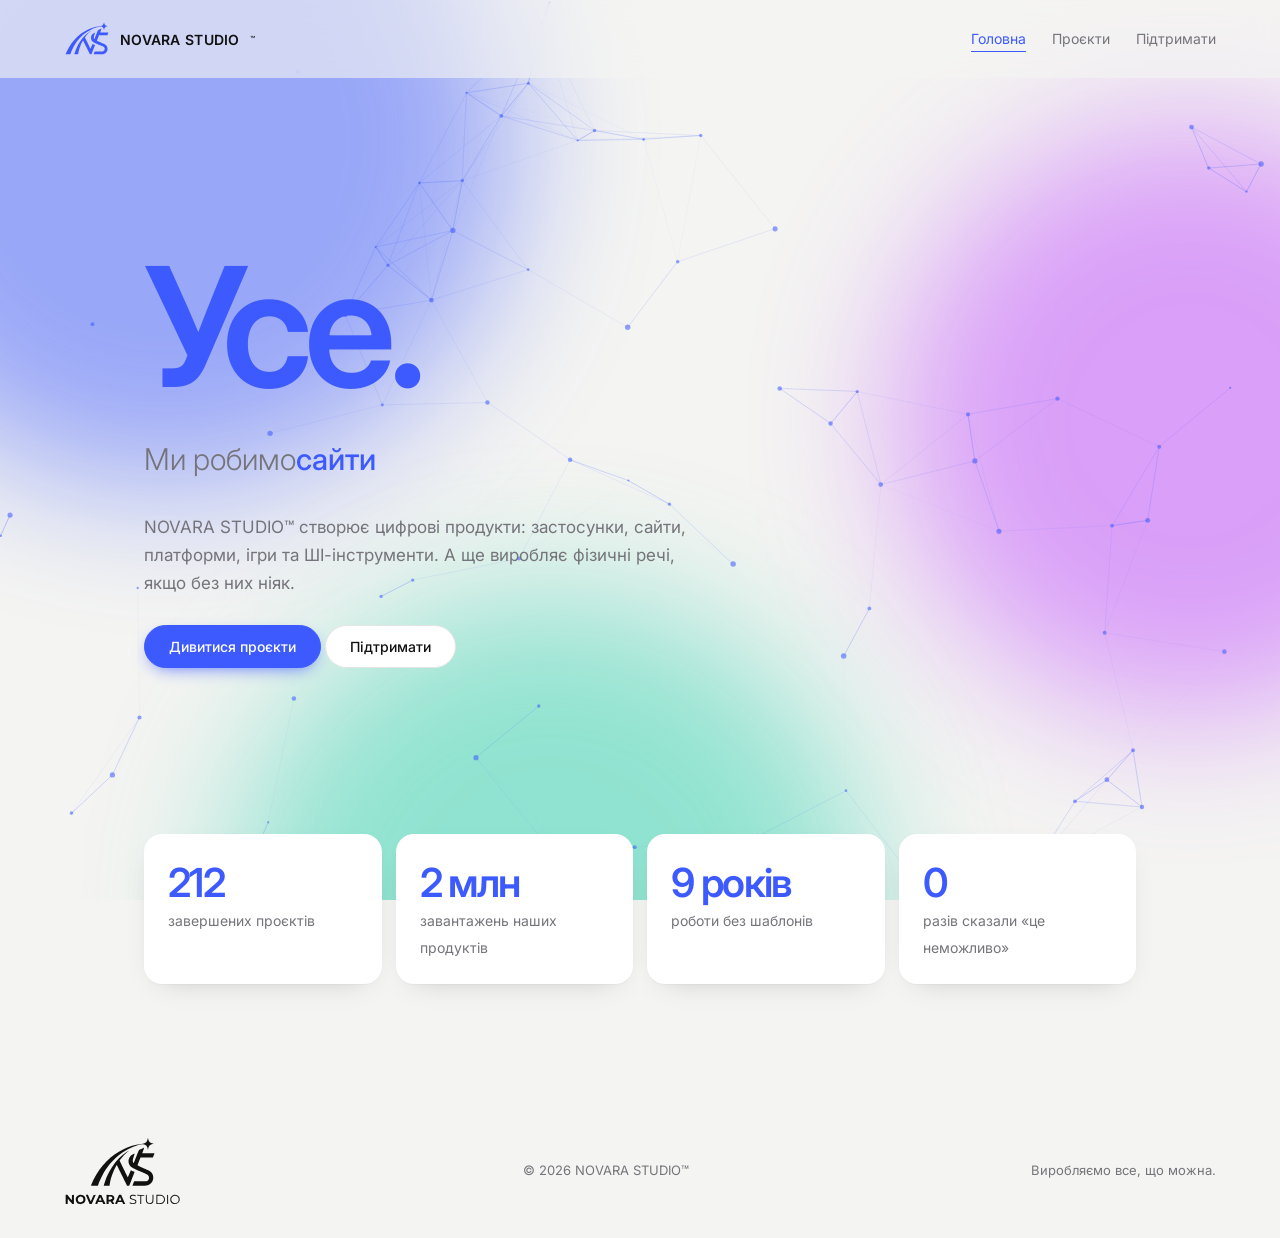
==== commit de3262d9: "Add files via upload" ====
--- a/index.html
+++ b/index.html
@@ -10,6 +10,7 @@
 </head>
 <body>
 <div class="bg" aria-hidden="true"><i></i><i></i><i></i></div>
+<canvas id="bgc" class="bgc" aria-hidden="true"></canvas>
 <svg width="0" height="0" style="position:absolute" aria-hidden="true"><defs><symbol id="lg-mark" viewBox="1500 100 4200 3100"><g transform="translate(0,4290) scale(1,-1)" fill="currentColor"><path d="M5136 4120 c-11 -82 -46 -161 -93 -207 -57 -55 -131 -79 -323 -104 -387 -50 -697 -143 -1070 -322 -762 -365 -1414 -1025 -1826 -1847 -69 -138 -100 -208 -171 -388 -4 -9 42 -12 210 -12 l216 0 19 53 c11 28 23 63 27 77 23 79 167 398 241 535 106 197 277 456 420 635 139 174 402 437 574 574 354 283 764 500 1152 610 361 103 510 75 594 -109 13 -29 27 -74 30 -101 10 -72 20 -83 27 -27 7 65 41 152 78 203 33 45 119 92 194 105 50 9 80 24 49 25 -27 0 -133 34 -171 53 -70 37 -125 124 -144 231 -7 36 -16 66 -19 66 -4 0 -10 -23 -14 -50z"/><path d="M4845 3546 c-33 -13 -100 -41 -149 -62 -104 -45 -85 -13 -223 -364 -204 -519 -194 -497 -211 -486 -16 10 -42 96 -42 141 0 48 37 197 85 339 l33 98 -32 -6 c-56 -11 -136 -57 -197 -114 -184 -170 -199 -468 -33 -652 57 -63 151 -116 400 -226 132 -58 262 -116 290 -129 27 -13 72 -33 100 -43 113 -46 242 -111 276 -141 118 -103 99 -289 -37 -363 l-50 -28 -376 0 -375 0 -47 -117 c-25 -65 -49 -126 -53 -135 -6 -17 17 -18 392 -18 312 0 414 4 469 15 339 71 509 407 360 711 -46 94 -152 182 -295 244 -41 18 -118 52 -170 75 -52 24 -162 73 -245 109 -202 89 -200 88 -197 116 1 12 42 122 90 244 l89 221 379 3 380 2 51 125 c30 74 47 128 41 131 -5 3 -175 5 -376 3 -362 -4 -367 -4 -364 16 2 11 30 86 62 168 32 81 53 147 46 146 -6 0 -38 -11 -71 -23z"/><path d="M3859 3319 c-374 -256 -651 -542 -916 -944 -187 -283 -320 -559 -430 -890 -40 -119 -73 -227 -73 -239 0 -4 80 -5 177 -4 l177 3 12 85 c30 231 117 529 230 788 76 175 195 405 204 396 8 -9 227 -444 335 -669 32 -66 111 -229 176 -362 l118 -243 66 0 c64 0 66 1 80 33 20 46 307 779 312 798 4 13 -9 22 -51 38 -31 11 -83 34 -116 51 l-60 30 -10 -22 c-5 -13 -35 -88 -66 -168 -73 -186 -103 -254 -110 -247 -3 3 -38 74 -78 159 -40 84 -153 315 -250 512 l-177 359 28 41 c42 60 147 191 224 277 58 64 146 145 284 263 52 44 21 28 -86 -45z"/></g></symbol><symbol id="lg-full" viewBox="0 0 7180 4290"><g transform="translate(0,4290) scale(1,-1)" fill="currentColor"><path d="M5136 4120 c-11 -82 -46 -161 -93 -207 -57 -55 -131 -79 -323 -104 -387 -50 -697 -143 -1070 -322 -762 -365 -1414 -1025 -1826 -1847 -69 -138 -100 -208 -171 -388 -4 -9 42 -12 210 -12 l216 0 19 53 c11 28 23 63 27 77 23 79 167 398 241 535 106 197 277 456 420 635 139 174 402 437 574 574 354 283 764 500 1152 610 361 103 510 75 594 -109 13 -29 27 -74 30 -101 10 -72 20 -83 27 -27 7 65 41 152 78 203 33 45 119 92 194 105 50 9 80 24 49 25 -27 0 -133 34 -171 53 -70 37 -125 124 -144 231 -7 36 -16 66 -19 66 -4 0 -10 -23 -14 -50z"/><path d="M4845 3546 c-33 -13 -100 -41 -149 -62 -104 -45 -85 -13 -223 -364 -204 -519 -194 -497 -211 -486 -16 10 -42 96 -42 141 0 48 37 197 85 339 l33 98 -32 -6 c-56 -11 -136 -57 -197 -114 -184 -170 -199 -468 -33 -652 57 -63 151 -116 400 -226 132 -58 262 -116 290 -129 27 -13 72 -33 100 -43 113 -46 242 -111 276 -141 118 -103 99 -289 -37 -363 l-50 -28 -376 0 -375 0 -47 -117 c-25 -65 -49 -126 -53 -135 -6 -17 17 -18 392 -18 312 0 414 4 469 15 339 71 509 407 360 711 -46 94 -152 182 -295 244 -41 18 -118 52 -170 75 -52 24 -162 73 -245 109 -202 89 -200 88 -197 116 1 12 42 122 90 244 l89 221 379 3 380 2 51 125 c30 74 47 128 41 131 -5 3 -175 5 -376 3 -362 -4 -367 -4 -364 16 2 11 30 86 62 168 32 81 53 147 46 146 -6 0 -38 -11 -71 -23z"/><path d="M3859 3319 c-374 -256 -651 -542 -916 -944 -187 -283 -320 -559 -430 -890 -40 -119 -73 -227 -73 -239 0 -4 80 -5 177 -4 l177 3 12 85 c30 231 117 529 230 788 76 175 195 405 204 396 8 -9 227 -444 335 -669 32 -66 111 -229 176 -362 l118 -243 66 0 c64 0 66 1 80 33 20 46 307 779 312 798 4 13 -9 22 -51 38 -31 11 -83 34 -116 51 l-60 30 -10 -22 c-5 -13 -35 -88 -66 -168 -73 -186 -103 -254 -110 -247 -3 3 -38 74 -78 159 -40 84 -153 315 -250 512 l-177 359 28 41 c42 60 147 191 224 277 58 64 146 145 284 263 52 44 21 28 -86 -45z"/><path d="M935 677 c-98 -33 -154 -81 -193 -165 -46 -102 -25 -223 54 -311 39 -43 56 -54 116 -72 55 -17 85 -20 134 -16 162 15 262 112 272 262 8 130 -45 228 -152 280 -65 32 -171 42 -231 22z m181 -129 c69 -48 95 -155 57 -235 -37 -79 -145 -113 -228 -73 -67 32 -97 82 -96 160 0 88 40 145 120 171 40 13 111 1 147 -23z"/><path d="M4174 681 c-48 -12 -103 -50 -119 -81 -8 -16 -15 -52 -15 -80 0 -45 4 -56 30 -80 30 -28 52 -37 197 -79 107 -32 148 -92 100 -149 -43 -52 -175 -57 -267 -9 -29 15 -54 26 -55 25 -1 -2 -7 -13 -14 -25 -10 -20 -7 -24 31 -47 111 -64 295 -49 357 30 25 32 28 111 6 153 -14 28 -72 61 -130 75 -144 34 -195 66 -195 121 0 82 123 120 242 75 50 -19 54 -19 66 -3 19 26 15 33 -33 54 -50 22 -154 32 -201 20z"/><path d="M6740 679 c-68 -13 -147 -74 -184 -139 -28 -50 -31 -63 -31 -146 0 -88 1 -92 38 -147 45 -68 91 -101 174 -122 152 -39 316 48 354 188 16 60 7 173 -19 223 -56 109 -199 171 -332 143z m194 -85 c84 -53 120 -146 98 -253 -15 -69 -49 -113 -114 -145 -166 -83 -356 45 -335 226 16 132 114 213 249 204 41 -3 70 -12 102 -32z"/><path d="M102 403 l3 -278 60 0 60 0 5 162 5 162 49 -61 c27 -34 90 -108 138 -165 l89 -103 49 0 50 0 0 280 0 281 -61 -3 -60 -3 -2 -152 c-1 -83 -6 -155 -10 -160 -5 -4 -18 5 -30 22 -12 16 -71 89 -131 162 l-108 133 -54 0 -54 0 2 -277z"/><path d="M1343 668 c3 -7 20 -49 37 -93 17 -44 68 -164 112 -267 l80 -188 64 0 c74 0 62 -13 142 171 27 63 77 176 110 252 l61 138 -66 -3 -67 -3 -82 -190 c-45 -104 -86 -191 -91 -192 -8 -3 -49 87 -109 242 -15 39 -35 87 -46 108 l-18 37 -66 0 c-49 0 -65 -3 -61 -12z"/><path d="M2095 548 c-58 -132 -79 -178 -149 -332 -20 -43 -36 -83 -36 -87 0 -5 28 -9 63 -9 l62 0 27 60 26 60 131 0 131 0 30 -60 30 -60 65 0 c36 0 65 2 65 5 0 2 -28 67 -63 142 -94 204 -116 253 -151 334 l-32 74 -70 3 -70 3 -59 -133z m173 -105 c22 -54 38 -101 35 -105 -5 -9 -157 -11 -165 -2 -7 7 72 204 82 204 4 0 25 -44 48 -97z"/><path d="M2610 401 l0 -281 65 0 65 0 0 80 0 80 58 0 57 0 54 -80 53 -80 70 0 c53 0 67 3 62 13 -4 6 -29 44 -56 83 -26 39 -48 75 -48 80 0 5 16 22 36 38 45 36 64 80 64 148 0 71 -31 123 -94 163 -49 30 -50 30 -218 34 l-168 3 0 -281z m310 159 c28 -15 50 -72 42 -105 -14 -50 -53 -70 -143 -71 l-79 -2 0 93 0 94 28 4 c37 7 130 -1 152 -13z"/><path d="M3252 408 c-67 -150 -122 -276 -122 -280 0 -5 29 -8 64 -8 l63 0 26 60 26 60 131 0 130 0 30 -60 30 -60 65 0 64 0 -18 43 c-31 72 -60 135 -149 330 l-85 187 -66 0 -66 0 -123 -272z m231 41 c20 -49 37 -97 37 -105 0 -11 -17 -14 -85 -14 l-85 0 21 53 c12 28 30 76 41 105 12 28 24 52 27 52 4 0 24 -41 44 -91z"/><path d="M4490 656 c0 -25 1 -25 96 -28 l96 -3 -1 -252 -2 -253 31 0 30 0 0 250 c0 231 1 250 18 251 9 1 53 3 97 4 77 2 80 3 80 26 l0 24 -222 3 -223 2 0 -24z"/><path d="M5030 673 c0 -5 -2 -78 -5 -163 -6 -180 4 -248 43 -305 42 -60 98 -87 185 -88 121 -1 199 50 226 148 6 22 11 123 11 228 l0 187 -30 0 -30 0 0 -192 c0 -168 -3 -198 -19 -235 -51 -111 -245 -111 -304 1 -20 37 -22 58 -25 234 l-4 192 -24 0 c-13 0 -24 -3 -24 -7z"/><path d="M5670 399 l0 -281 163 4 c188 4 225 16 293 90 50 54 68 104 68 183 -2 98 -19 143 -78 201 -71 69 -127 84 -309 84 l-137 0 0 -281z m279 221 c96 -18 162 -84 182 -182 10 -47 9 -64 -6 -108 -38 -115 -100 -150 -277 -158 -111 -4 -118 -4 -119 14 -1 11 -1 111 -1 224 0 188 2 205 19 211 27 11 143 10 202 -1z"/><path d="M6330 401 l0 -281 30 0 30 0 -2 278 -3 277 -27 3 -28 3 0 -280z"/></g></symbol></defs></svg>
 <header>
   <div class="logo"><svg class="mk" role="img" aria-label="NOVARA STUDIO"><use href="#lg-mark"/></svg>NOVARA STUDIO<sup>™</sup></div>
@@ -62,6 +63,7 @@
 <footer><svg class="ft" role="img" aria-label="NOVARA STUDIO"><use href="#lg-full"/></svg><span>© 2026 NOVARA STUDIO™</span><span>Виробляємо все, що можна.</span></footer>
 <script src="data/site.js"></script>
 <script src="data/projects.js"></script>
+<script src="js/background.js"></script>
 <script src="js/app.js"></script>
 </body>
 </html>
--- a/css/style.css
+++ b/css/style.css
@@ -114,15 +114,15 @@
 
 /* --- анімований фон: повільні розмиті кольорові плями --- */
 .bg{position:fixed;inset:0;z-index:-1;overflow:hidden;pointer-events:none}
-.bg i{position:absolute;display:block;border-radius:50%;filter:blur(80px);opacity:.38;will-change:transform}
+.bg i{position:absolute;display:block;border-radius:50%;filter:blur(70px);opacity:.5;will-change:transform}
 .bg i:nth-child(1){width:54vmax;height:54vmax;left:-14vmax;top:-16vmax;background:var(--acc);animation:drift1 26s ease-in-out infinite alternate}
 .bg i:nth-child(2){width:46vmax;height:46vmax;right:-16vmax;top:14vh;background:#C04BFF;animation:drift2 32s ease-in-out infinite alternate}
 .bg i:nth-child(3){width:50vmax;height:50vmax;left:18vw;bottom:-26vmax;background:#2FD3B0;animation:drift3 38s ease-in-out infinite alternate}
 @keyframes drift1{to{transform:translate(32vw,24vh) scale(1.25)}}
 @keyframes drift2{to{transform:translate(-30vw,22vh) scale(.8)}}
 @keyframes drift3{to{transform:translate(-26vw,-30vh) scale(1.2)}}
-@media (prefers-color-scheme:dark){:root:not([data-theme="light"]) .bg i{opacity:.28}}
-:root[data-theme="dark"] .bg i{opacity:.28}
+@media (prefers-color-scheme:dark){:root:not([data-theme="light"]) .bg i{opacity:.4}}
+:root[data-theme="dark"] .bg i{opacity:.4}
 @media (prefers-reduced-motion:reduce){.bg i{animation:none}}
 header,body::before{background:color-mix(in srgb,var(--soft) 62%,transparent);-webkit-backdrop-filter:blur(16px);backdrop-filter:blur(16px)}
 .hero h1{text-shadow:none}
@@ -148,3 +148,31 @@
 .method small{color:var(--muted);font-size:14px}
 .method em{display:block;margin-top:14px;font-style:normal;font-weight:500;color:var(--acc);font-size:14px}
 .thanks{margin-top:44px;font:300 clamp(20px,3vw,28px)/1.3 Inter,sans-serif;letter-spacing:-.02em;max-width:34ch}
+
+/* --- сузір'я (canvas) --- */
+.bgc{position:fixed;inset:0;width:100%;height:100%;z-index:-1;pointer-events:none}
+
+/* --- сторінка «Інформація» --- */
+.sw{display:inline-flex;gap:4px;margin-top:40px;padding:4px;background:var(--bg);border-radius:99px;box-shadow:0 1px 2px rgba(0,0,0,.06)}
+.sw a{padding:8px 20px;border-radius:99px;text-decoration:none;color:var(--muted);font:500 14px Inter,sans-serif}
+.sw a[aria-current="true"]{background:var(--acc);color:#fff}
+#support h2{padding-top:28px}
+.steps{display:grid;grid-template-columns:repeat(auto-fit,minmax(220px,1fr));gap:14px}
+.step{background:var(--bg);border-radius:18px;padding:20px 22px;box-shadow:0 1px 2px rgba(0,0,0,.04),0 10px 30px -18px rgba(0,0,0,.25)}
+.step b{display:inline-grid;place-items:center;width:30px;height:30px;border-radius:50%;background:var(--acc);color:#fff;font:600 14px Inter,sans-serif;margin-bottom:12px}
+.step h3{font-size:18px;margin-bottom:4px}.step p{margin:0;color:var(--muted);font-size:15px}
+.reqs{display:grid;gap:10px}
+.req{display:grid;grid-template-columns:150px 1fr auto;gap:6px 16px;align-items:center;background:var(--bg);border-radius:14px;padding:14px 18px}
+.req small{color:var(--muted)}
+.req code{font:500 14px ui-monospace,Menlo,Consolas,monospace;word-break:break-all}
+.cp{font:500 13px Inter,sans-serif;border:0;background:var(--acc-soft);color:var(--acc);border-radius:99px;padding:6px 14px;cursor:pointer;justify-self:start}
+@media (max-width:640px){.req{grid-template-columns:1fr}}
+.note{color:var(--muted);font-size:14px;margin:10px 2px 0}
+details{background:var(--bg);border-radius:14px;padding:14px 18px;margin-bottom:10px}
+summary{cursor:pointer;font-weight:500;list-style:none;display:flex;justify-content:space-between;gap:12px}
+summary::-webkit-details-marker{display:none}
+summary::after{content:"+";color:var(--acc);font-size:22px;line-height:1}
+details[open] summary::after{content:"–"}
+details p{margin:10px 0 0;color:var(--muted)}
+.thanks a{color:var(--acc)}
+.sup-more{margin-top:30px}
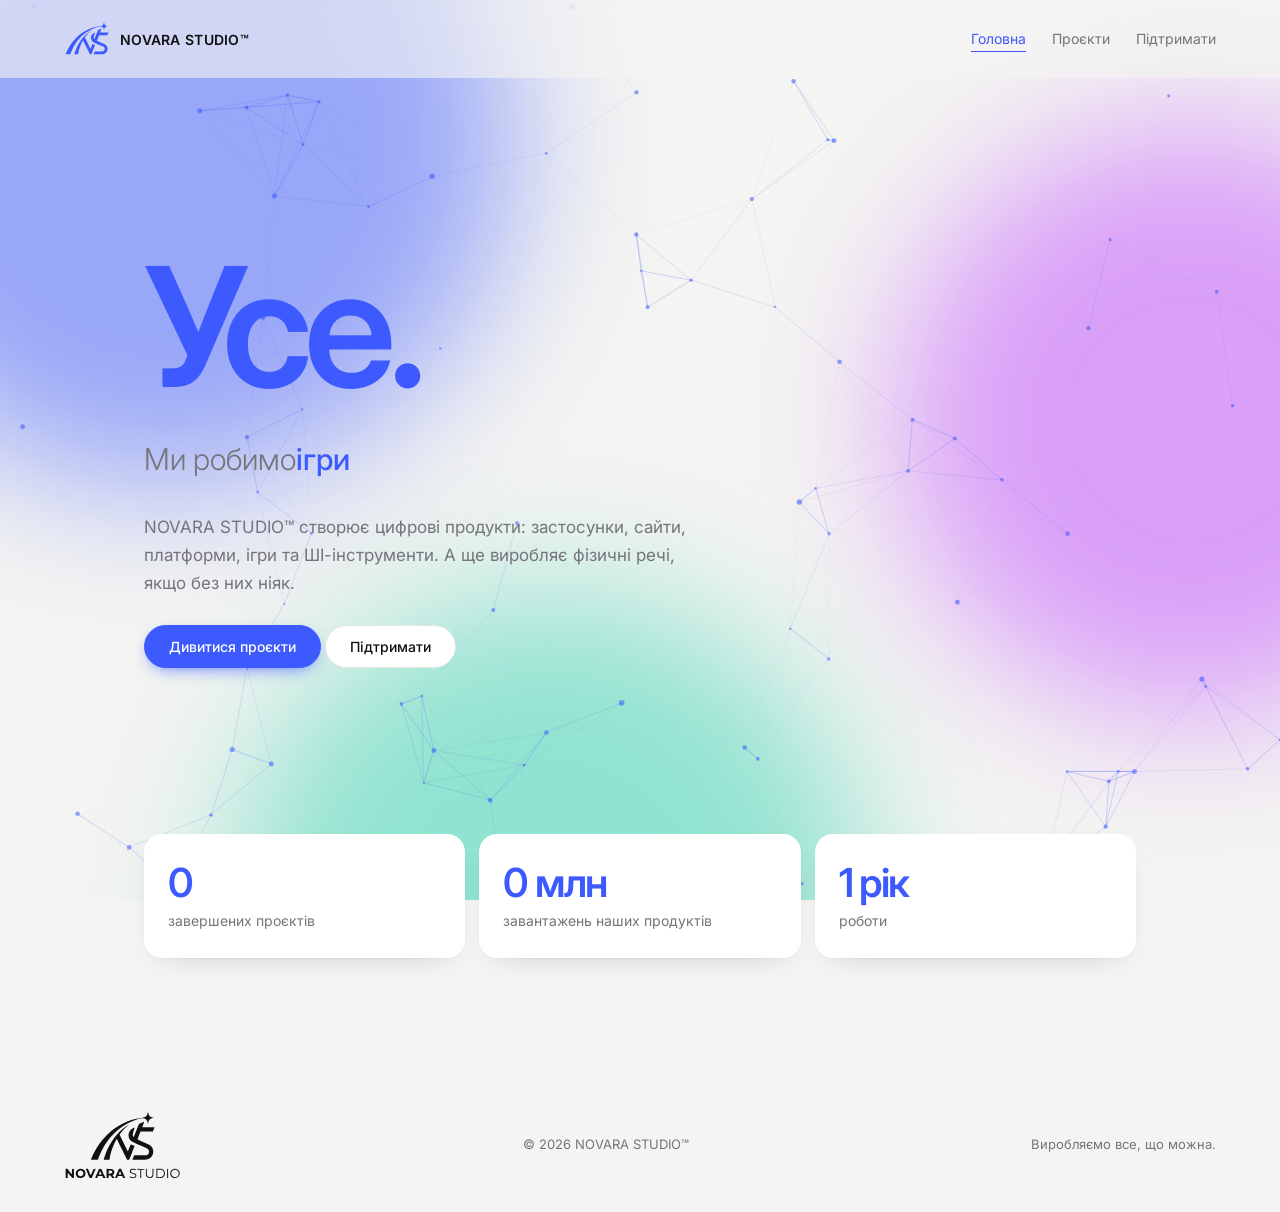
==== commit 5a890233: "Update index.html" ====
--- a/index.html
+++ b/index.html
@@ -13,7 +13,7 @@
 <canvas id="bgc" class="bgc" aria-hidden="true"></canvas>
 <svg width="0" height="0" style="position:absolute" aria-hidden="true"><defs><symbol id="lg-mark" viewBox="1500 100 4200 3100"><g transform="translate(0,4290) scale(1,-1)" fill="currentColor"><path d="M5136 4120 c-11 -82 -46 -161 -93 -207 -57 -55 -131 -79 -323 -104 -387 -50 -697 -143 -1070 -322 -762 -365 -1414 -1025 -1826 -1847 -69 -138 -100 -208 -171 -388 -4 -9 42 -12 210 -12 l216 0 19 53 c11 28 23 63 27 77 23 79 167 398 241 535 106 197 277 456 420 635 139 174 402 437 574 574 354 283 764 500 1152 610 361 103 510 75 594 -109 13 -29 27 -74 30 -101 10 -72 20 -83 27 -27 7 65 41 152 78 203 33 45 119 92 194 105 50 9 80 24 49 25 -27 0 -133 34 -171 53 -70 37 -125 124 -144 231 -7 36 -16 66 -19 66 -4 0 -10 -23 -14 -50z"/><path d="M4845 3546 c-33 -13 -100 -41 -149 -62 -104 -45 -85 -13 -223 -364 -204 -519 -194 -497 -211 -486 -16 10 -42 96 -42 141 0 48 37 197 85 339 l33 98 -32 -6 c-56 -11 -136 -57 -197 -114 -184 -170 -199 -468 -33 -652 57 -63 151 -116 400 -226 132 -58 262 -116 290 -129 27 -13 72 -33 100 -43 113 -46 242 -111 276 -141 118 -103 99 -289 -37 -363 l-50 -28 -376 0 -375 0 -47 -117 c-25 -65 -49 -126 -53 -135 -6 -17 17 -18 392 -18 312 0 414 4 469 15 339 71 509 407 360 711 -46 94 -152 182 -295 244 -41 18 -118 52 -170 75 -52 24 -162 73 -245 109 -202 89 -200 88 -197 116 1 12 42 122 90 244 l89 221 379 3 380 2 51 125 c30 74 47 128 41 131 -5 3 -175 5 -376 3 -362 -4 -367 -4 -364 16 2 11 30 86 62 168 32 81 53 147 46 146 -6 0 -38 -11 -71 -23z"/><path d="M3859 3319 c-374 -256 -651 -542 -916 -944 -187 -283 -320 -559 -430 -890 -40 -119 -73 -227 -73 -239 0 -4 80 -5 177 -4 l177 3 12 85 c30 231 117 529 230 788 76 175 195 405 204 396 8 -9 227 -444 335 -669 32 -66 111 -229 176 -362 l118 -243 66 0 c64 0 66 1 80 33 20 46 307 779 312 798 4 13 -9 22 -51 38 -31 11 -83 34 -116 51 l-60 30 -10 -22 c-5 -13 -35 -88 -66 -168 -73 -186 -103 -254 -110 -247 -3 3 -38 74 -78 159 -40 84 -153 315 -250 512 l-177 359 28 41 c42 60 147 191 224 277 58 64 146 145 284 263 52 44 21 28 -86 -45z"/></g></symbol><symbol id="lg-full" viewBox="0 0 7180 4290"><g transform="translate(0,4290) scale(1,-1)" fill="currentColor"><path d="M5136 4120 c-11 -82 -46 -161 -93 -207 -57 -55 -131 -79 -323 -104 -387 -50 -697 -143 -1070 -322 -762 -365 -1414 -1025 -1826 -1847 -69 -138 -100 -208 -171 -388 -4 -9 42 -12 210 -12 l216 0 19 53 c11 28 23 63 27 77 23 79 167 398 241 535 106 197 277 456 420 635 139 174 402 437 574 574 354 283 764 500 1152 610 361 103 510 75 594 -109 13 -29 27 -74 30 -101 10 -72 20 -83 27 -27 7 65 41 152 78 203 33 45 119 92 194 105 50 9 80 24 49 25 -27 0 -133 34 -171 53 -70 37 -125 124 -144 231 -7 36 -16 66 -19 66 -4 0 -10 -23 -14 -50z"/><path d="M4845 3546 c-33 -13 -100 -41 -149 -62 -104 -45 -85 -13 -223 -364 -204 -519 -194 -497 -211 -486 -16 10 -42 96 -42 141 0 48 37 197 85 339 l33 98 -32 -6 c-56 -11 -136 -57 -197 -114 -184 -170 -199 -468 -33 -652 57 -63 151 -116 400 -226 132 -58 262 -116 290 -129 27 -13 72 -33 100 -43 113 -46 242 -111 276 -141 118 -103 99 -289 -37 -363 l-50 -28 -376 0 -375 0 -47 -117 c-25 -65 -49 -126 -53 -135 -6 -17 17 -18 392 -18 312 0 414 4 469 15 339 71 509 407 360 711 -46 94 -152 182 -295 244 -41 18 -118 52 -170 75 -52 24 -162 73 -245 109 -202 89 -200 88 -197 116 1 12 42 122 90 244 l89 221 379 3 380 2 51 125 c30 74 47 128 41 131 -5 3 -175 5 -376 3 -362 -4 -367 -4 -364 16 2 11 30 86 62 168 32 81 53 147 46 146 -6 0 -38 -11 -71 -23z"/><path d="M3859 3319 c-374 -256 -651 -542 -916 -944 -187 -283 -320 -559 -430 -890 -40 -119 -73 -227 -73 -239 0 -4 80 -5 177 -4 l177 3 12 85 c30 231 117 529 230 788 76 175 195 405 204 396 8 -9 227 -444 335 -669 32 -66 111 -229 176 -362 l118 -243 66 0 c64 0 66 1 80 33 20 46 307 779 312 798 4 13 -9 22 -51 38 -31 11 -83 34 -116 51 l-60 30 -10 -22 c-5 -13 -35 -88 -66 -168 -73 -186 -103 -254 -110 -247 -3 3 -38 74 -78 159 -40 84 -153 315 -250 512 l-177 359 28 41 c42 60 147 191 224 277 58 64 146 145 284 263 52 44 21 28 -86 -45z"/><path d="M935 677 c-98 -33 -154 -81 -193 -165 -46 -102 -25 -223 54 -311 39 -43 56 -54 116 -72 55 -17 85 -20 134 -16 162 15 262 112 272 262 8 130 -45 228 -152 280 -65 32 -171 42 -231 22z m181 -129 c69 -48 95 -155 57 -235 -37 -79 -145 -113 -228 -73 -67 32 -97 82 -96 160 0 88 40 145 120 171 40 13 111 1 147 -23z"/><path d="M4174 681 c-48 -12 -103 -50 -119 -81 -8 -16 -15 -52 -15 -80 0 -45 4 -56 30 -80 30 -28 52 -37 197 -79 107 -32 148 -92 100 -149 -43 -52 -175 -57 -267 -9 -29 15 -54 26 -55 25 -1 -2 -7 -13 -14 -25 -10 -20 -7 -24 31 -47 111 -64 295 -49 357 30 25 32 28 111 6 153 -14 28 -72 61 -130 75 -144 34 -195 66 -195 121 0 82 123 120 242 75 50 -19 54 -19 66 -3 19 26 15 33 -33 54 -50 22 -154 32 -201 20z"/><path d="M6740 679 c-68 -13 -147 -74 -184 -139 -28 -50 -31 -63 -31 -146 0 -88 1 -92 38 -147 45 -68 91 -101 174 -122 152 -39 316 48 354 188 16 60 7 173 -19 223 -56 109 -199 171 -332 143z m194 -85 c84 -53 120 -146 98 -253 -15 -69 -49 -113 -114 -145 -166 -83 -356 45 -335 226 16 132 114 213 249 204 41 -3 70 -12 102 -32z"/><path d="M102 403 l3 -278 60 0 60 0 5 162 5 162 49 -61 c27 -34 90 -108 138 -165 l89 -103 49 0 50 0 0 280 0 281 -61 -3 -60 -3 -2 -152 c-1 -83 -6 -155 -10 -160 -5 -4 -18 5 -30 22 -12 16 -71 89 -131 162 l-108 133 -54 0 -54 0 2 -277z"/><path d="M1343 668 c3 -7 20 -49 37 -93 17 -44 68 -164 112 -267 l80 -188 64 0 c74 0 62 -13 142 171 27 63 77 176 110 252 l61 138 -66 -3 -67 -3 -82 -190 c-45 -104 -86 -191 -91 -192 -8 -3 -49 87 -109 242 -15 39 -35 87 -46 108 l-18 37 -66 0 c-49 0 -65 -3 -61 -12z"/><path d="M2095 548 c-58 -132 -79 -178 -149 -332 -20 -43 -36 -83 -36 -87 0 -5 28 -9 63 -9 l62 0 27 60 26 60 131 0 131 0 30 -60 30 -60 65 0 c36 0 65 2 65 5 0 2 -28 67 -63 142 -94 204 -116 253 -151 334 l-32 74 -70 3 -70 3 -59 -133z m173 -105 c22 -54 38 -101 35 -105 -5 -9 -157 -11 -165 -2 -7 7 72 204 82 204 4 0 25 -44 48 -97z"/><path d="M2610 401 l0 -281 65 0 65 0 0 80 0 80 58 0 57 0 54 -80 53 -80 70 0 c53 0 67 3 62 13 -4 6 -29 44 -56 83 -26 39 -48 75 -48 80 0 5 16 22 36 38 45 36 64 80 64 148 0 71 -31 123 -94 163 -49 30 -50 30 -218 34 l-168 3 0 -281z m310 159 c28 -15 50 -72 42 -105 -14 -50 -53 -70 -143 -71 l-79 -2 0 93 0 94 28 4 c37 7 130 -1 152 -13z"/><path d="M3252 408 c-67 -150 -122 -276 -122 -280 0 -5 29 -8 64 -8 l63 0 26 60 26 60 131 0 130 0 30 -60 30 -60 65 0 64 0 -18 43 c-31 72 -60 135 -149 330 l-85 187 -66 0 -66 0 -123 -272z m231 41 c20 -49 37 -97 37 -105 0 -11 -17 -14 -85 -14 l-85 0 21 53 c12 28 30 76 41 105 12 28 24 52 27 52 4 0 24 -41 44 -91z"/><path d="M4490 656 c0 -25 1 -25 96 -28 l96 -3 -1 -252 -2 -253 31 0 30 0 0 250 c0 231 1 250 18 251 9 1 53 3 97 4 77 2 80 3 80 26 l0 24 -222 3 -223 2 0 -24z"/><path d="M5030 673 c0 -5 -2 -78 -5 -163 -6 -180 4 -248 43 -305 42 -60 98 -87 185 -88 121 -1 199 50 226 148 6 22 11 123 11 228 l0 187 -30 0 -30 0 0 -192 c0 -168 -3 -198 -19 -235 -51 -111 -245 -111 -304 1 -20 37 -22 58 -25 234 l-4 192 -24 0 c-13 0 -24 -3 -24 -7z"/><path d="M5670 399 l0 -281 163 4 c188 4 225 16 293 90 50 54 68 104 68 183 -2 98 -19 143 -78 201 -71 69 -127 84 -309 84 l-137 0 0 -281z m279 221 c96 -18 162 -84 182 -182 10 -47 9 -64 -6 -108 -38 -115 -100 -150 -277 -158 -111 -4 -118 -4 -119 14 -1 11 -1 111 -1 224 0 188 2 205 19 211 27 11 143 10 202 -1z"/><path d="M6330 401 l0 -281 30 0 30 0 -2 278 -3 277 -27 3 -28 3 0 -280z"/></g></symbol></defs></svg>
 <header>
-  <div class="logo"><svg class="mk" role="img" aria-label="NOVARA STUDIO"><use href="#lg-mark"/></svg>NOVARA STUDIO<sup>™</sup></div>
+  <div class="logo"><svg class="mk" role="img" aria-label="NOVARA STUDIO"><use href="#lg-mark"/></svg>NOVARA STUDIO™</div>
   <nav role="tablist" aria-label="Розділи">
     <button role="tab" data-t="home">Головна</button>
     <button role="tab" data-t="projects">Проєкти</button>
@@ -29,10 +29,9 @@
     <p style="margin-top:28px"><a class="btn" href="#projects" data-go="projects">Дивитися проєкти</a> <a class="btn alt" href="#support" data-go="support">Підтримати</a></p>
   </div>
   <div class="stats">
-    <div><b>212</b><small>завершених проєктів</small></div>
-    <div><b>2 млн</b><small>завантажень наших продуктів</small></div>
-    <div><b>9 років</b><small>роботи без шаблонів</small></div>
-    <div><b>0</b><small>разів сказали «це неможливо»</small></div>
+    <div><b>0</b><small>завершених проєктів</small></div>
+    <div><b>0 млн</b><small>завантажень наших продуктів</small></div>
+    <div><b>1 рік</b><small>роботи</small></div>
   </div>
 </section>
 <section class="tab" id="projects">
@@ -50,10 +49,10 @@
   </div>
   <h2>Команда</h2>
   <div class="team">
-    <div><b>Орися Новара</b>засновниця, продуктова стратегія</div>
-    <div><b>Тарас Лісовий</b>розробка, бекенд</div>
-    <div><b>Мілана Кравець</b>дизайн та інтерфейси</div>
-    <div><b>Дмитро Рак</b>ШІ та інтерактив</div>
+    <div><b>-</b>-</div>
+    <div><b>-</b>-</div>
+    <div><b>-</b>-</div>
+    <div><b>-</b>-</div>
   </div>
 </section>
 <section class="tab" id="support"></section>
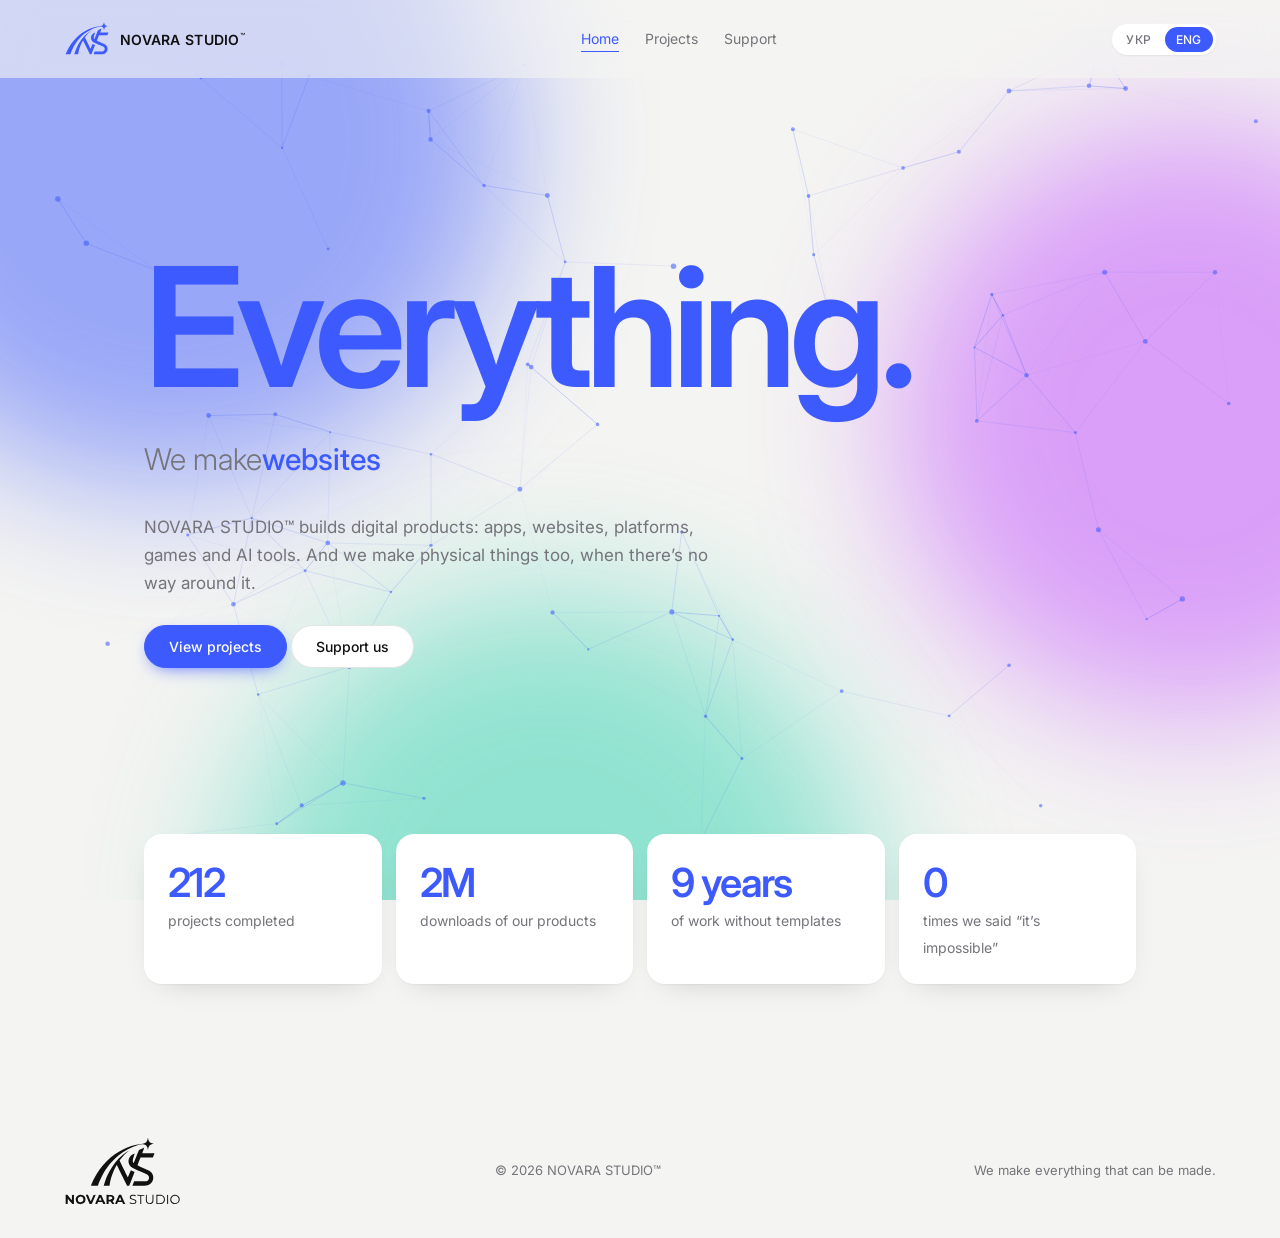
==== commit 8105a6d3: "Add files via upload" ====
--- a/index.html
+++ b/index.html
@@ -3,66 +3,49 @@
 <head>
 <meta charset="utf-8">
 <meta name="viewport" content="width=device-width, initial-scale=1, viewport-fit=cover">
-<title>NOVARA STUDIO™ — виробляємо все</title>
+<title>NOVARA STUDIO™</title>
 <link rel="icon" href="assets/favicon.svg" type="image/svg+xml">
 <link href="https://fonts.googleapis.com/css2?family=Inter:wght@300;400;500;600&display=swap" rel="stylesheet">
-<link rel="stylesheet" href="css/style.css">
+<link rel="stylesheet" href="css/base.css">
+<link rel="stylesheet" href="css/background.css">
+<link rel="stylesheet" href="css/pages/home.css">
+<link rel="stylesheet" href="css/pages/projects.css">
+<link rel="stylesheet" href="css/pages/support.css">
 </head>
 <body>
+<div id="sprite" aria-hidden="true"></div>
 <div class="bg" aria-hidden="true"><i></i><i></i><i></i></div>
 <canvas id="bgc" class="bgc" aria-hidden="true"></canvas>
-<svg width="0" height="0" style="position:absolute" aria-hidden="true"><defs><symbol id="lg-mark" viewBox="1500 100 4200 3100"><g transform="translate(0,4290) scale(1,-1)" fill="currentColor"><path d="M5136 4120 c-11 -82 -46 -161 -93 -207 -57 -55 -131 -79 -323 -104 -387 -50 -697 -143 -1070 -322 -762 -365 -1414 -1025 -1826 -1847 -69 -138 -100 -208 -171 -388 -4 -9 42 -12 210 -12 l216 0 19 53 c11 28 23 63 27 77 23 79 167 398 241 535 106 197 277 456 420 635 139 174 402 437 574 574 354 283 764 500 1152 610 361 103 510 75 594 -109 13 -29 27 -74 30 -101 10 -72 20 -83 27 -27 7 65 41 152 78 203 33 45 119 92 194 105 50 9 80 24 49 25 -27 0 -133 34 -171 53 -70 37 -125 124 -144 231 -7 36 -16 66 -19 66 -4 0 -10 -23 -14 -50z"/><path d="M4845 3546 c-33 -13 -100 -41 -149 -62 -104 -45 -85 -13 -223 -364 -204 -519 -194 -497 -211 -486 -16 10 -42 96 -42 141 0 48 37 197 85 339 l33 98 -32 -6 c-56 -11 -136 -57 -197 -114 -184 -170 -199 -468 -33 -652 57 -63 151 -116 400 -226 132 -58 262 -116 290 -129 27 -13 72 -33 100 -43 113 -46 242 -111 276 -141 118 -103 99 -289 -37 -363 l-50 -28 -376 0 -375 0 -47 -117 c-25 -65 -49 -126 -53 -135 -6 -17 17 -18 392 -18 312 0 414 4 469 15 339 71 509 407 360 711 -46 94 -152 182 -295 244 -41 18 -118 52 -170 75 -52 24 -162 73 -245 109 -202 89 -200 88 -197 116 1 12 42 122 90 244 l89 221 379 3 380 2 51 125 c30 74 47 128 41 131 -5 3 -175 5 -376 3 -362 -4 -367 -4 -364 16 2 11 30 86 62 168 32 81 53 147 46 146 -6 0 -38 -11 -71 -23z"/><path d="M3859 3319 c-374 -256 -651 -542 -916 -944 -187 -283 -320 -559 -430 -890 -40 -119 -73 -227 -73 -239 0 -4 80 -5 177 -4 l177 3 12 85 c30 231 117 529 230 788 76 175 195 405 204 396 8 -9 227 -444 335 -669 32 -66 111 -229 176 -362 l118 -243 66 0 c64 0 66 1 80 33 20 46 307 779 312 798 4 13 -9 22 -51 38 -31 11 -83 34 -116 51 l-60 30 -10 -22 c-5 -13 -35 -88 -66 -168 -73 -186 -103 -254 -110 -247 -3 3 -38 74 -78 159 -40 84 -153 315 -250 512 l-177 359 28 41 c42 60 147 191 224 277 58 64 146 145 284 263 52 44 21 28 -86 -45z"/></g></symbol><symbol id="lg-full" viewBox="0 0 7180 4290"><g transform="translate(0,4290) scale(1,-1)" fill="currentColor"><path d="M5136 4120 c-11 -82 -46 -161 -93 -207 -57 -55 -131 -79 -323 -104 -387 -50 -697 -143 -1070 -322 -762 -365 -1414 -1025 -1826 -1847 -69 -138 -100 -208 -171 -388 -4 -9 42 -12 210 -12 l216 0 19 53 c11 28 23 63 27 77 23 79 167 398 241 535 106 197 277 456 420 635 139 174 402 437 574 574 354 283 764 500 1152 610 361 103 510 75 594 -109 13 -29 27 -74 30 -101 10 -72 20 -83 27 -27 7 65 41 152 78 203 33 45 119 92 194 105 50 9 80 24 49 25 -27 0 -133 34 -171 53 -70 37 -125 124 -144 231 -7 36 -16 66 -19 66 -4 0 -10 -23 -14 -50z"/><path d="M4845 3546 c-33 -13 -100 -41 -149 -62 -104 -45 -85 -13 -223 -364 -204 -519 -194 -497 -211 -486 -16 10 -42 96 -42 141 0 48 37 197 85 339 l33 98 -32 -6 c-56 -11 -136 -57 -197 -114 -184 -170 -199 -468 -33 -652 57 -63 151 -116 400 -226 132 -58 262 -116 290 -129 27 -13 72 -33 100 -43 113 -46 242 -111 276 -141 118 -103 99 -289 -37 -363 l-50 -28 -376 0 -375 0 -47 -117 c-25 -65 -49 -126 -53 -135 -6 -17 17 -18 392 -18 312 0 414 4 469 15 339 71 509 407 360 711 -46 94 -152 182 -295 244 -41 18 -118 52 -170 75 -52 24 -162 73 -245 109 -202 89 -200 88 -197 116 1 12 42 122 90 244 l89 221 379 3 380 2 51 125 c30 74 47 128 41 131 -5 3 -175 5 -376 3 -362 -4 -367 -4 -364 16 2 11 30 86 62 168 32 81 53 147 46 146 -6 0 -38 -11 -71 -23z"/><path d="M3859 3319 c-374 -256 -651 -542 -916 -944 -187 -283 -320 -559 -430 -890 -40 -119 -73 -227 -73 -239 0 -4 80 -5 177 -4 l177 3 12 85 c30 231 117 529 230 788 76 175 195 405 204 396 8 -9 227 -444 335 -669 32 -66 111 -229 176 -362 l118 -243 66 0 c64 0 66 1 80 33 20 46 307 779 312 798 4 13 -9 22 -51 38 -31 11 -83 34 -116 51 l-60 30 -10 -22 c-5 -13 -35 -88 -66 -168 -73 -186 -103 -254 -110 -247 -3 3 -38 74 -78 159 -40 84 -153 315 -250 512 l-177 359 28 41 c42 60 147 191 224 277 58 64 146 145 284 263 52 44 21 28 -86 -45z"/><path d="M935 677 c-98 -33 -154 -81 -193 -165 -46 -102 -25 -223 54 -311 39 -43 56 -54 116 -72 55 -17 85 -20 134 -16 162 15 262 112 272 262 8 130 -45 228 -152 280 -65 32 -171 42 -231 22z m181 -129 c69 -48 95 -155 57 -235 -37 -79 -145 -113 -228 -73 -67 32 -97 82 -96 160 0 88 40 145 120 171 40 13 111 1 147 -23z"/><path d="M4174 681 c-48 -12 -103 -50 -119 -81 -8 -16 -15 -52 -15 -80 0 -45 4 -56 30 -80 30 -28 52 -37 197 -79 107 -32 148 -92 100 -149 -43 -52 -175 -57 -267 -9 -29 15 -54 26 -55 25 -1 -2 -7 -13 -14 -25 -10 -20 -7 -24 31 -47 111 -64 295 -49 357 30 25 32 28 111 6 153 -14 28 -72 61 -130 75 -144 34 -195 66 -195 121 0 82 123 120 242 75 50 -19 54 -19 66 -3 19 26 15 33 -33 54 -50 22 -154 32 -201 20z"/><path d="M6740 679 c-68 -13 -147 -74 -184 -139 -28 -50 -31 -63 -31 -146 0 -88 1 -92 38 -147 45 -68 91 -101 174 -122 152 -39 316 48 354 188 16 60 7 173 -19 223 -56 109 -199 171 -332 143z m194 -85 c84 -53 120 -146 98 -253 -15 -69 -49 -113 -114 -145 -166 -83 -356 45 -335 226 16 132 114 213 249 204 41 -3 70 -12 102 -32z"/><path d="M102 403 l3 -278 60 0 60 0 5 162 5 162 49 -61 c27 -34 90 -108 138 -165 l89 -103 49 0 50 0 0 280 0 281 -61 -3 -60 -3 -2 -152 c-1 -83 -6 -155 -10 -160 -5 -4 -18 5 -30 22 -12 16 -71 89 -131 162 l-108 133 -54 0 -54 0 2 -277z"/><path d="M1343 668 c3 -7 20 -49 37 -93 17 -44 68 -164 112 -267 l80 -188 64 0 c74 0 62 -13 142 171 27 63 77 176 110 252 l61 138 -66 -3 -67 -3 -82 -190 c-45 -104 -86 -191 -91 -192 -8 -3 -49 87 -109 242 -15 39 -35 87 -46 108 l-18 37 -66 0 c-49 0 -65 -3 -61 -12z"/><path d="M2095 548 c-58 -132 -79 -178 -149 -332 -20 -43 -36 -83 -36 -87 0 -5 28 -9 63 -9 l62 0 27 60 26 60 131 0 131 0 30 -60 30 -60 65 0 c36 0 65 2 65 5 0 2 -28 67 -63 142 -94 204 -116 253 -151 334 l-32 74 -70 3 -70 3 -59 -133z m173 -105 c22 -54 38 -101 35 -105 -5 -9 -157 -11 -165 -2 -7 7 72 204 82 204 4 0 25 -44 48 -97z"/><path d="M2610 401 l0 -281 65 0 65 0 0 80 0 80 58 0 57 0 54 -80 53 -80 70 0 c53 0 67 3 62 13 -4 6 -29 44 -56 83 -26 39 -48 75 -48 80 0 5 16 22 36 38 45 36 64 80 64 148 0 71 -31 123 -94 163 -49 30 -50 30 -218 34 l-168 3 0 -281z m310 159 c28 -15 50 -72 42 -105 -14 -50 -53 -70 -143 -71 l-79 -2 0 93 0 94 28 4 c37 7 130 -1 152 -13z"/><path d="M3252 408 c-67 -150 -122 -276 -122 -280 0 -5 29 -8 64 -8 l63 0 26 60 26 60 131 0 130 0 30 -60 30 -60 65 0 64 0 -18 43 c-31 72 -60 135 -149 330 l-85 187 -66 0 -66 0 -123 -272z m231 41 c20 -49 37 -97 37 -105 0 -11 -17 -14 -85 -14 l-85 0 21 53 c12 28 30 76 41 105 12 28 24 52 27 52 4 0 24 -41 44 -91z"/><path d="M4490 656 c0 -25 1 -25 96 -28 l96 -3 -1 -252 -2 -253 31 0 30 0 0 250 c0 231 1 250 18 251 9 1 53 3 97 4 77 2 80 3 80 26 l0 24 -222 3 -223 2 0 -24z"/><path d="M5030 673 c0 -5 -2 -78 -5 -163 -6 -180 4 -248 43 -305 42 -60 98 -87 185 -88 121 -1 199 50 226 148 6 22 11 123 11 228 l0 187 -30 0 -30 0 0 -192 c0 -168 -3 -198 -19 -235 -51 -111 -245 -111 -304 1 -20 37 -22 58 -25 234 l-4 192 -24 0 c-13 0 -24 -3 -24 -7z"/><path d="M5670 399 l0 -281 163 4 c188 4 225 16 293 90 50 54 68 104 68 183 -2 98 -19 143 -78 201 -71 69 -127 84 -309 84 l-137 0 0 -281z m279 221 c96 -18 162 -84 182 -182 10 -47 9 -64 -6 -108 -38 -115 -100 -150 -277 -158 -111 -4 -118 -4 -119 14 -1 11 -1 111 -1 224 0 188 2 205 19 211 27 11 143 10 202 -1z"/><path d="M6330 401 l0 -281 30 0 30 0 -2 278 -3 277 -27 3 -28 3 0 -280z"/></g></symbol></defs></svg>
-<header>
-  <div class="logo"><svg class="mk" role="img" aria-label="NOVARA STUDIO"><use href="#lg-mark"/></svg>NOVARA STUDIO™</div>
-  <nav role="tablist" aria-label="Розділи">
-    <button role="tab" data-t="home">Головна</button>
-    <button role="tab" data-t="projects">Проєкти</button>
-    <button role="tab" data-t="support">Підтримати</button>
-  </nav>
-</header>
-<main>
-<section class="tab" id="home">
-  <div class="hero">
-    <h1>Усе.</h1>
-    <div class="make"><span>Ми робимо</span><span class="w" id="word">застосунки</span></div>
-    <p class="lead">NOVARA STUDIO™ створює цифрові продукти: застосунки, сайти, платформи, ігри та ШІ-інструменти. А ще виробляє фізичні речі, якщо без них ніяк.</p>
-    <p style="margin-top:28px"><a class="btn" href="#projects" data-go="projects">Дивитися проєкти</a> <a class="btn alt" href="#support" data-go="support">Підтримати</a></p>
-  </div>
-  <div class="stats">
-    <div><b>0</b><small>завершених проєктів</small></div>
-    <div><b>0 млн</b><small>завантажень наших продуктів</small></div>
-    <div><b>1 рік</b><small>роботи</small></div>
-  </div>
-</section>
-<section class="tab" id="projects">
-  <h2>Проєкти</h2>
-  <div class="filters" id="filters"></div>
-  <div class="grid" id="grid"></div>
-  <h2>Що виробляємо</h2>
-  <div class="list">
-    <div class="row"><h3>Застосунки та платформи</h3><p>Мобільні й вебзастосунки, сервіси, особисті кабінети, внутрішні системи компаній.</p></div>
-    <div class="row"><h3>Сайти та інтернет-магазини</h3><p>Від візитівки за тиждень до магазину з оплатою, складом і доставкою.</p></div>
-    <div class="row"><h3>ШІ та автоматизація</h3><p>Чат-помічники, розпізнавання зображень, автоматизація рутини.</p></div>
-    <div class="row"><h3>Ігри та інтерактив</h3><p>Сюжетні й казуальні ігри, AR-квести, інтерактивні інсталяції.</p></div>
-    <div class="row"><h3>Брендинг і дизайн інтерфейсів</h3><p>Айдентика, дизайн-системи, анімація, презентації для інвесторів.</p></div>
-    <div class="row"><h3>Фізичні речі</h3><p>Меблі, електроніка, інтер’єри. Робимо, коли цифрового продукту замало.</p></div>
-  </div>
-  <h2>Команда</h2>
-  <div class="team">
-    <div><b>-</b>-</div>
-    <div><b>-</b>-</div>
-    <div><b>-</b>-</div>
-    <div><b>-</b>-</div>
-  </div>
-</section>
-<section class="tab" id="support"></section>
-</main>
-<div class="modal" id="modal" role="dialog" aria-modal="true" aria-label="Проєкт"><div class="sheet" id="sheet"></div></div>
-<div class="toast" id="toast"></div>
-<footer><svg class="ft" role="img" aria-label="NOVARA STUDIO"><use href="#lg-full"/></svg><span>© 2026 NOVARA STUDIO™</span><span>Виробляємо все, що можна.</span></footer>
-<script src="data/site.js"></script>
+<header id="site-header"></header>
+<main id="page"></main>
+<footer id="site-footer"></footer>
+<div class="toast" id="toast" role="status"></div>
+
+<!-- налаштування й ядро -->
+<script src="data/config.js"></script>
+<script src="js/core/i18n.js"></script>
+<script src="js/core/ui.js"></script>
+<script src="js/core/logo.js"></script>
+<!-- тексти: по папці на мову, по файлу на сторінку -->
+<script src="i18n/uk/common.js"></script>
+<script src="i18n/uk/home.js"></script>
+<script src="i18n/uk/projects.js"></script>
+<script src="i18n/uk/support.js"></script>
+<script src="i18n/en/common.js"></script>
+<script src="i18n/en/home.js"></script>
+<script src="i18n/en/projects.js"></script>
+<script src="i18n/en/support.js"></script>
+<!-- дані -->
 <script src="data/projects.js"></script>
-<script src="js/background.js"></script>
-<script src="js/app.js"></script>
+<script src="data/team.js"></script>
+<script src="data/support.js"></script>
+<!-- логіка -->
+<script src="js/core/layout.js"></script>
+<script src="js/core/router.js"></script>
+<script src="js/core/background.js"></script>
+<script src="js/pages/home.js"></script>
+<script src="js/pages/projects.js"></script>
+<script src="js/pages/support.js"></script>
+<script src="js/main.js"></script>
 </body>
 </html>
--- a/css/base.css
+++ b/css/base.css
@@ -0,0 +1,67 @@
+/* Основа: змінні кольорів, типографіка, шапка, футер, кнопки, спільні блоки */
+:root{--bg:#fff;--surface:#fff;--soft:#F4F4F2;--ink:#111;--muted:#74747A;--line:#E4E4E1;--on:#fff;color-scheme:light;
+box-sizing:border-box;padding-top:env(safe-area-inset-top,0px);padding-bottom:env(safe-area-inset-bottom,0px)}
+@media (prefers-color-scheme:dark){
+  :root:not([data-theme="light"]){--bg:#0C0C0D;--surface:#0C0C0D;--soft:#17171A;--ink:#F2F2F0;--muted:#8E8E95;--line:#26262A;--on:#0C0C0D;color-scheme:dark}
+}
+:root[data-theme="dark"]{--bg:#0C0C0D;--surface:#0C0C0D;--soft:#17171A;--ink:#F2F2F0;--muted:#8E8E95;--line:#26262A;--on:#0C0C0D;color-scheme:dark}
+*{box-sizing:border-box}
+html{scroll-padding-top:env(safe-area-inset-top,0px)}
+body{margin:0;background:var(--bg);color:var(--ink);font:400 16px/1.65 Inter,system-ui,sans-serif}
+body::before{content:"";position:fixed;inset:0 0 auto;height:env(safe-area-inset-top,0px);background:var(--bg);z-index:30}
+h1{font-family:Inter,system-ui,sans-serif;font-weight:500;margin:0;line-height:1.1;letter-spacing:-.03em}
+h2{font-family:Inter,system-ui,sans-serif;font-weight:500;margin:0;line-height:1.1;letter-spacing:-.03em}
+h3{font-family:Inter,system-ui,sans-serif;font-weight:500;margin:0;line-height:1.1;letter-spacing:-.03em}
+h4{font-family:Inter,system-ui,sans-serif;font-weight:500;margin:0;line-height:1.1;letter-spacing:-.03em}
+:focus-visible{outline:2px solid var(--ink);outline-offset:3px}
+header{position:sticky;top:env(safe-area-inset-top,0px);z-index:5;background:var(--bg);display:flex;align-items:center;justify-content:space-between;gap:14px;padding:22px clamp(20px,5vw,64px)}
+.logo{font:600 14px Inter,sans-serif;letter-spacing:.02em;white-space:nowrap}
+.logo sup{font-size:.6em;font-weight:400}
+nav{display:flex;gap:26px}
+nav a{font:400 14px Inter,sans-serif;background:none;color:var(--muted);border:0;padding:4px 0;cursor:pointer;border-bottom:1px solid transparent}
+nav a[aria-current="page"]{color:var(--ink);border-bottom-color:var(--ink)}
+main{max-width:1120px;margin:0 auto;padding:0 clamp(20px,5vw,64px) 120px}
+.btn{display:inline-flex;align-items:center;gap:8px;margin:0;background:var(--ink);color:var(--on);font:500 14px Inter,sans-serif;border:1px solid var(--ink);border-radius:99px;padding:12px 24px;cursor:pointer;text-decoration:none;transition:opacity .15s}
+.btn:hover{opacity:.8}
+.btn.alt{background:none;color:var(--ink);border-color:var(--line)}
+.btn.dl{background:var(--ink)}
+h2{font-size:clamp(28px,4vw,44px);padding:90px 0 28px}
+.toast{position:fixed;left:50%;bottom:calc(24px + env(safe-area-inset-bottom,0px));transform:translateX(-50%);background:var(--ink);color:var(--on);padding:10px 20px;border-radius:99px;font-size:14px;display:none;z-index:40}
+.toast.on{display:block}
+.list{border-top:1px solid var(--line)}
+.row{display:grid;grid-template-columns:minmax(150px,1fr) 2fr;gap:6px 28px;padding:22px 0;border-bottom:1px solid var(--line)}
+.row h3{font-size:18px}
+.row p{margin:0;color:var(--muted)}
+@media (max-width:640px){
+  .row{grid-template-columns:1fr}
+}
+footer{padding:32px clamp(20px,5vw,64px);color:var(--muted);font-size:13px;display:flex;justify-content:space-between;flex-wrap:wrap;gap:10px}
+:root{--acc:#3D5AFE;--acc-soft:#E8ECFF}
+@media (prefers-color-scheme:dark){
+  :root:not([data-theme="light"]){--acc:#8FA2FF;--acc-soft:#1B2142}
+}
+:root[data-theme="dark"]{--acc:#8FA2FF;--acc-soft:#1B2142}
+body{background:var(--soft)}
+body::before{background:var(--soft)}
+header{background:var(--soft)}
+.btn{background:var(--acc);border-color:var(--acc);color:#fff;box-shadow:0 6px 18px -8px var(--acc)}
+.btn.dl{background:var(--acc);border-color:var(--acc);color:#fff;box-shadow:0 6px 18px -8px var(--acc)}
+.btn.alt{background:var(--bg);color:var(--ink);border-color:var(--line);box-shadow:none}
+nav a[aria-current="page"]{color:var(--acc);border-bottom-color:var(--acc)}
+.row{background:var(--bg);border-radius:18px;box-shadow:0 1px 2px rgba(0,0,0,.04),0 10px 30px -18px rgba(0,0,0,.25)}
+.list{border:0;display:grid;gap:12px}
+.row{padding:20px 24px;border:0}
+.logo{display:flex;align-items:center;gap:10px}
+.mk{height:34px;width:46px;color:var(--acc)}
+.ft{height:70px;width:117px;color:var(--ink)}
+footer{align-items:center}
+header{background:color-mix(in srgb,var(--soft) 62%,transparent);-webkit-backdrop-filter:blur(16px);backdrop-filter:blur(16px)}
+body::before{background:color-mix(in srgb,var(--soft) 62%,transparent);-webkit-backdrop-filter:blur(16px);backdrop-filter:blur(16px)}
+
+/* --- шапка: логотип, меню, перемикач мови --- */
+.logo{text-decoration:none;color:inherit}
+nav a{text-decoration:none}
+.lang{display:inline-flex;gap:2px;padding:3px;background:var(--bg);border-radius:99px;box-shadow:0 1px 2px rgba(0,0,0,.06)}
+.lang button{font:500 12px Inter,sans-serif;letter-spacing:.04em;border:0;background:none;color:var(--muted);padding:5px 11px;border-radius:99px;cursor:pointer}
+.lang button[aria-pressed="true"]{background:var(--acc);color:#fff}
+@media (max-width:640px){header{flex-wrap:wrap;row-gap:10px}nav{order:3;width:100%;justify-content:space-between}}
--- a/css/background.css
+++ b/css/background.css
@@ -0,0 +1,17 @@
+/* Анімований фон: розмиті плями (canvas-сузір'я малює js/core/background.js) */
+.bg{position:fixed;inset:0;z-index:-1;overflow:hidden;pointer-events:none}
+.bg i{position:absolute;display:block;border-radius:50%;filter:blur(70px);opacity:.5;will-change:transform}
+.bg i:nth-child(1){width:54vmax;height:54vmax;left:-14vmax;top:-16vmax;background:var(--acc);animation:drift1 26s ease-in-out infinite alternate}
+.bg i:nth-child(2){width:46vmax;height:46vmax;right:-16vmax;top:14vh;background:#C04BFF;animation:drift2 32s ease-in-out infinite alternate}
+.bg i:nth-child(3){width:50vmax;height:50vmax;left:18vw;bottom:-26vmax;background:#2FD3B0;animation:drift3 38s ease-in-out infinite alternate}
+@keyframes drift1{to{transform:translate(32vw,24vh) scale(1.25)}}
+@keyframes drift2{to{transform:translate(-30vw,22vh) scale(.8)}}
+@keyframes drift3{to{transform:translate(-26vw,-30vh) scale(1.2)}}
+@media (prefers-color-scheme:dark){
+  :root:not([data-theme="light"]) .bg i{opacity:.4}
+}
+:root[data-theme="dark"] .bg i{opacity:.4}
+@media (prefers-reduced-motion:reduce){
+  .bg i{animation:none}
+}
+.bgc{position:fixed;inset:0;width:100%;height:100%;z-index:-1;pointer-events:none}
--- a/css/pages/home.css
+++ b/css/pages/home.css
@@ -0,0 +1,17 @@
+/* Сторінка «Головна» */
+.hero{padding:clamp(60px,14vw,170px) 0 60px}
+.hero h1{font-size:clamp(56px,13vw,170px);font-weight:300;letter-spacing:-.06em;line-height:.95}
+.make{margin-top:34px;font:300 clamp(20px,3vw,30px)/1.3 Inter,sans-serif;color:var(--muted)}
+.make .w{color:var(--ink)}
+.lead{max-width:52ch;color:var(--muted);font-size:17px;margin:34px 0 0}
+.stats{display:grid;grid-template-columns:repeat(auto-fit,minmax(200px,1fr));gap:0;margin-top:90px;border-top:1px solid var(--line)}
+.stats div{padding:26px 0}
+.stats b{display:block;font:300 40px Inter,sans-serif;letter-spacing:-.04em}
+.stats small{color:var(--muted);font-size:14px}
+.hero h1{font-weight:600;color:var(--acc);letter-spacing:-.05em}
+.make .w{color:var(--acc);font-weight:500}
+.stats{border:0;gap:14px}
+.stats div{background:var(--bg);border-radius:18px;box-shadow:0 1px 2px rgba(0,0,0,.04),0 10px 30px -18px rgba(0,0,0,.25)}
+.stats div{padding:24px}
+.stats b{color:var(--acc);font-weight:600}
+.hero h1{text-shadow:none}
--- a/css/pages/projects.css
+++ b/css/pages/projects.css
@@ -0,0 +1,69 @@
+/* Сторінка «Проєкти»: фільтри, сітка, вікно проєкту, команда */
+.filters{display:flex;flex-wrap:wrap;gap:22px;margin-bottom:34px}
+.filters button{font:400 14px Inter,sans-serif;background:none;border:0;border-bottom:1px solid transparent;color:var(--muted);padding:3px 0;cursor:pointer}
+.filters button[aria-pressed="true"]{color:var(--ink);border-bottom-color:var(--ink)}
+.grid{display:grid;grid-template-columns:repeat(auto-fill,minmax(300px,1fr));gap:44px 28px}
+.card{cursor:pointer;background:none;border:0;padding:0;text-align:left;color:inherit;font:inherit}
+.card .t{padding:14px 0 0}
+.card h3{font-size:18px;margin-bottom:2px}
+.card p{margin:0;color:var(--muted);font-size:14px}
+.thumb{aspect-ratio:4/3;position:relative;overflow:hidden;background:var(--soft);border-radius:4px;transition:opacity .2s}
+.card:hover .thumb{opacity:.7}
+.thumb i{position:absolute;display:block;background:var(--ink)}
+.s1 i{width:40%;aspect-ratio:1;border-radius:50%;right:14%;bottom:14%}
+.s2 i{inset:22% 56% 22% 18%}
+.s3 i{inset:0;background:repeating-linear-gradient(115deg,var(--ink) 0 1px,transparent 1px 16px);opacity:.5}
+.s4 i{width:34%;height:34%;left:18%;top:20%;border-radius:0 100% 0 100%}
+.s5 i{left:18%;right:18%;bottom:22%;height:1px}
+.modal{position:fixed;inset:0;background:rgba(0,0,0,.35);display:none;align-items:flex-end;justify-content:center;z-index:20}
+.modal.on{display:flex}
+.sheet{background:var(--bg);width:100%;max-width:800px;border-radius:14px 14px 0 0;max-height:94%;overflow:auto;padding:0 clamp(20px,4vw,44px) calc(40px + env(safe-area-inset-bottom,0px))}
+@media (min-width:900px){
+  .modal{align-items:center}
+  .sheet{border-radius:14px;max-height:90%}
+}
+.sheet .bar{position:sticky;top:0;background:var(--bg);display:flex;justify-content:space-between;align-items:center;padding:20px 0;z-index:2}
+.tag{color:var(--muted);font-size:14px}
+.x{font:400 14px Inter,sans-serif;background:none;color:var(--ink);border:0;cursor:pointer;padding:4px 0;text-decoration:underline;text-underline-offset:4px}
+.sheet .thumb{aspect-ratio:16/7}
+.sheet h3{font-size:clamp(32px,5vw,48px);margin:30px 0 12px}
+.sheet p{color:var(--muted);max-width:56ch;margin:0}
+.actions{display:flex;flex-wrap:wrap;gap:10px;margin:28px 0}
+.facts{display:grid;grid-template-columns:repeat(auto-fit,minmax(120px,1fr));gap:0;margin:14px 0 10px;border-top:1px solid var(--line)}
+.facts div{padding:16px 0}
+.facts small{display:block;color:var(--muted);font-size:13px}
+.facts b{font:500 16px Inter,sans-serif}
+.sheet h4{font:500 14px Inter,sans-serif;color:var(--muted);margin:34px 0 10px;letter-spacing:0}
+.sheet ul{margin:0;padding-left:18px}
+.sheet li{margin:4px 0}
+.res{border-top:1px solid var(--ink);border-bottom:1px solid var(--line);padding:22px 0;font:300 clamp(22px,3vw,30px)/1.25 Inter,sans-serif;letter-spacing:-.03em;margin-top:36px}
+.chips{display:flex;flex-wrap:wrap;gap:8px}
+.chips span{background:var(--soft);border-radius:99px;padding:3px 14px;font-size:13px}
+.more{display:flex;gap:18px;flex-wrap:wrap}
+.more button{font:400 15px Inter,sans-serif;background:none;color:var(--ink);border:0;border-bottom:1px solid var(--line);padding:2px 0;cursor:pointer}
+.team{display:grid;grid-template-columns:repeat(auto-fit,minmax(200px,1fr));gap:24px;color:var(--muted);font-size:14px}
+.team b{display:block;font:500 16px Inter,sans-serif;color:var(--ink)}
+.sheet{background:var(--soft)}
+.sheet .bar{background:var(--soft)}
+.filters button[aria-pressed="true"]{color:var(--acc);border-bottom-color:var(--acc)}
+.card{background:var(--bg);border-radius:18px;box-shadow:0 1px 2px rgba(0,0,0,.04),0 10px 30px -18px rgba(0,0,0,.25)}
+.facts div{background:var(--bg);border-radius:18px;box-shadow:0 1px 2px rgba(0,0,0,.04),0 10px 30px -18px rgba(0,0,0,.25)}
+.card{overflow:hidden;transition:transform .2s,box-shadow .2s}
+.card:hover{transform:translateY(-4px)}
+.card .t{padding:16px 18px 20px}
+.thumb{background:color-mix(in srgb,var(--a) 38%,var(--bg));border-radius:0}
+.card:hover .thumb{opacity:1}
+.thumb i{background:var(--b)}
+.s3 i{background:repeating-linear-gradient(115deg,var(--b) 0 8px,transparent 8px 22px);opacity:.8}
+.s5 i{height:34%;left:0;right:0;bottom:0}
+.s1 i{opacity:.95}
+.sheet .thumb{border-radius:16px}
+.facts{border:0;gap:10px}
+.facts div{padding:12px 16px}
+.res{background:var(--acc);color:#fff;border:0;border-radius:18px;padding:22px 26px}
+.chips span{background:var(--acc-soft);color:var(--acc)}
+.more button{border:0;background:var(--acc-soft);color:var(--acc);padding:7px 16px;border-radius:99px}
+.team div{background:var(--bg);border-radius:18px;padding:18px 20px}
+.thumb img{position:absolute;inset:0;width:100%;height:100%;object-fit:cover}
+a.card{display:block;text-decoration:none}
+.more a{font:400 15px Inter,sans-serif;background:var(--acc-soft);color:var(--acc);padding:7px 16px;border-radius:99px;text-decoration:none}
--- a/css/pages/support.css
+++ b/css/pages/support.css
@@ -0,0 +1,48 @@
+/* Сторінка «Підтримати» та «Інформація» */
+.lead-s{max-width:56ch;color:var(--muted);font-size:17px;margin:0 0 30px}
+.goal{background:var(--bg);border-radius:18px;padding:24px 26px;box-shadow:0 1px 2px rgba(0,0,0,.04),0 10px 30px -18px rgba(0,0,0,.25)}
+.goal .nums{display:flex;justify-content:space-between;flex-wrap:wrap;gap:6px;margin-bottom:14px}
+.goal .nums b{font:600 30px Inter,sans-serif;letter-spacing:-.04em;color:var(--acc)}
+.goal .nums span{color:var(--muted);font-size:14px;align-self:flex-end}
+.meter{height:12px;background:var(--acc-soft);border-radius:99px;overflow:hidden}
+.meter i{display:block;height:100%;width:0;background:var(--acc);border-radius:99px;transition:width 1.4s cubic-bezier(.2,.7,.2,1)}
+.sup-h{font:500 14px Inter,sans-serif;color:var(--muted);margin:38px 0 12px;letter-spacing:0}
+.amts{display:flex;flex-wrap:wrap;gap:10px;align-items:center}
+.amts button{font:500 15px Inter,sans-serif;border:0;border-radius:99px;padding:10px 20px;background:var(--bg);color:var(--ink);box-shadow:0 1px 2px rgba(0,0,0,.06)}
+.amts input{font:500 15px Inter,sans-serif;border:0;border-radius:99px;padding:10px 20px;background:var(--bg);color:var(--ink);box-shadow:0 1px 2px rgba(0,0,0,.06)}
+.amts button{cursor:pointer}
+.amts button[aria-pressed="true"]{background:var(--acc);color:#fff}
+.amts input{width:140px;outline-offset:2px}
+.methods{display:grid;grid-template-columns:repeat(auto-fit,minmax(220px,1fr));gap:14px}
+.method{display:block;text-align:left;text-decoration:none;color:inherit;font:inherit;border:0;cursor:pointer;background:var(--bg);border-radius:18px;padding:20px 22px;box-shadow:0 1px 2px rgba(0,0,0,.04),0 10px 30px -18px rgba(0,0,0,.25);transition:transform .2s}
+.method:hover{transform:translateY(-4px)}
+.method b{display:block;font:500 18px Inter,sans-serif;margin-bottom:2px}
+.method small{color:var(--muted);font-size:14px}
+.method em{display:block;margin-top:14px;font-style:normal;font-weight:500;color:var(--acc);font-size:14px}
+.thanks{margin-top:44px;font:300 clamp(20px,3vw,28px)/1.3 Inter,sans-serif;letter-spacing:-.02em;max-width:34ch}
+.sw{display:inline-flex;gap:4px;margin-top:40px;padding:4px;background:var(--bg);border-radius:99px;box-shadow:0 1px 2px rgba(0,0,0,.06)}
+.sw a{padding:8px 20px;border-radius:99px;text-decoration:none;color:var(--muted);font:500 14px Inter,sans-serif}
+.sw a[aria-current="true"]{background:var(--acc);color:#fff}
+.page-support h2{padding-top:28px}
+.steps{display:grid;grid-template-columns:repeat(auto-fit,minmax(220px,1fr));gap:14px}
+.step{background:var(--bg);border-radius:18px;padding:20px 22px;box-shadow:0 1px 2px rgba(0,0,0,.04),0 10px 30px -18px rgba(0,0,0,.25)}
+.step b{display:inline-grid;place-items:center;width:30px;height:30px;border-radius:50%;background:var(--acc);color:#fff;font:600 14px Inter,sans-serif;margin-bottom:12px}
+.step h3{font-size:18px;margin-bottom:4px}
+.step p{margin:0;color:var(--muted);font-size:15px}
+.reqs{display:grid;gap:10px}
+.req{display:grid;grid-template-columns:150px 1fr auto;gap:6px 16px;align-items:center;background:var(--bg);border-radius:14px;padding:14px 18px}
+.req small{color:var(--muted)}
+.req code{font:500 14px ui-monospace,Menlo,Consolas,monospace;word-break:break-all}
+.cp{font:500 13px Inter,sans-serif;border:0;background:var(--acc-soft);color:var(--acc);border-radius:99px;padding:6px 14px;cursor:pointer;justify-self:start}
+@media (max-width:640px){
+  .req{grid-template-columns:1fr}
+}
+.note{color:var(--muted);font-size:14px;margin:10px 2px 0}
+details{background:var(--bg);border-radius:14px;padding:14px 18px;margin-bottom:10px}
+summary{cursor:pointer;font-weight:500;list-style:none;display:flex;justify-content:space-between;gap:12px}
+summary::-webkit-details-marker{display:none}
+summary::after{content:"+";color:var(--acc);font-size:22px;line-height:1}
+details[open] summary::after{content:"–"}
+details p{margin:10px 0 0;color:var(--muted)}
+.thanks a{color:var(--acc)}
+.sup-more{margin-top:30px}
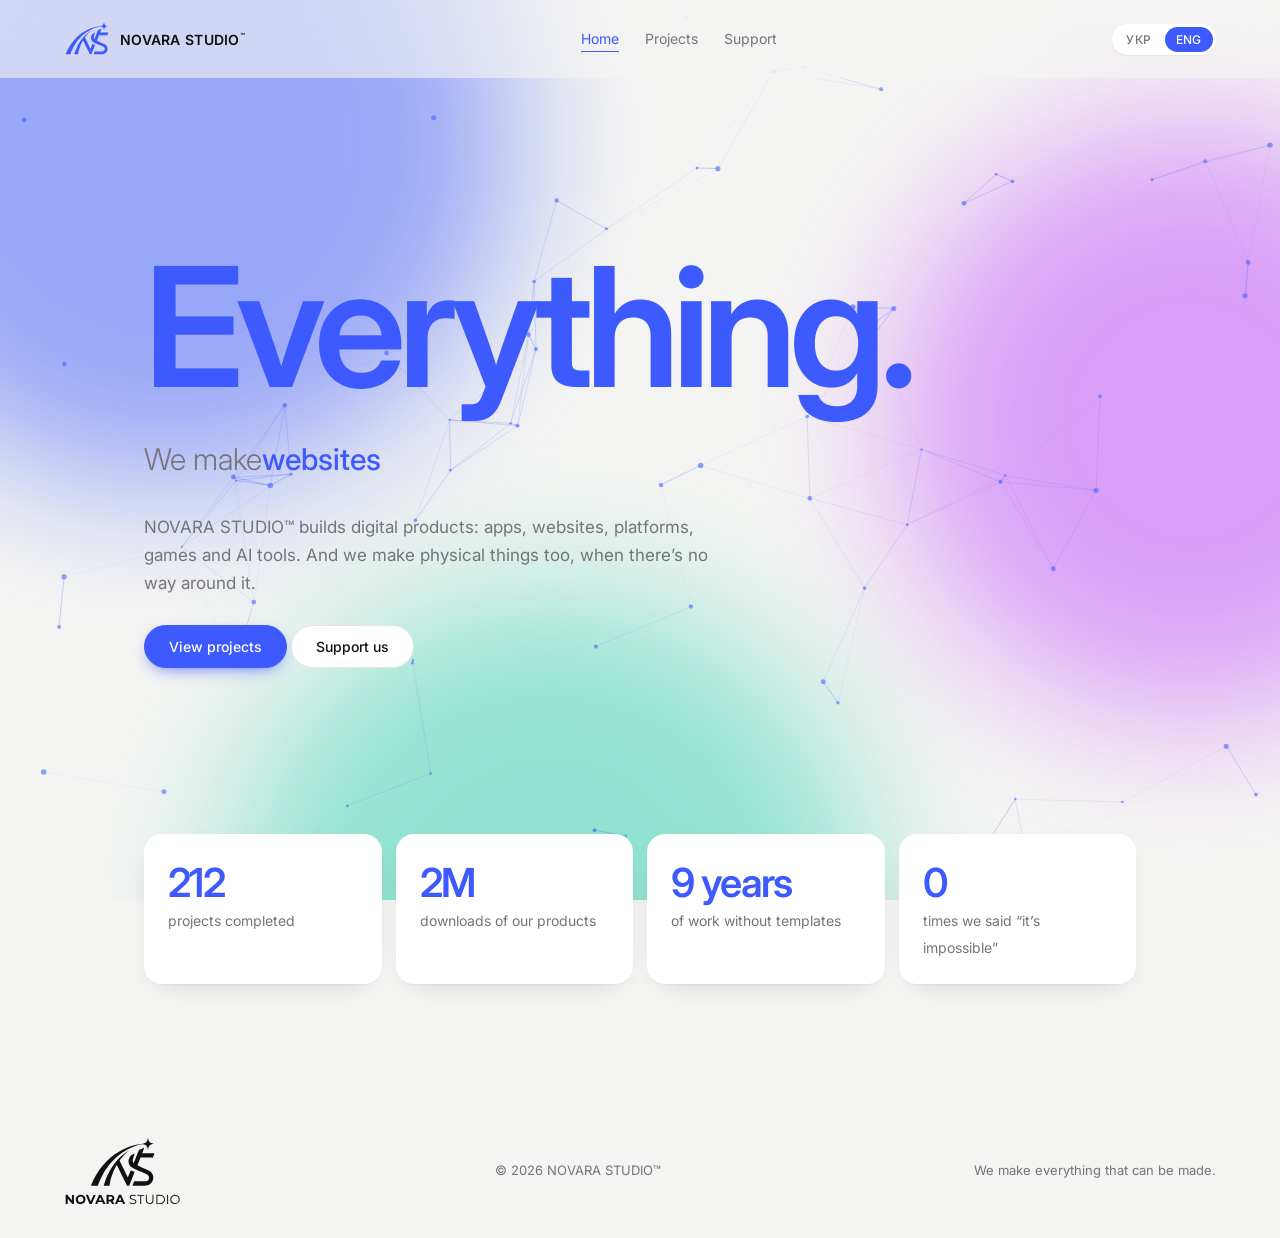
==== commit 07321e49: "Add files via upload" ====
--- a/index.html
+++ b/index.html
@@ -37,7 +37,6 @@
 <script src="i18n/en/support.js"></script>
 <!-- дані -->
 <script src="data/projects.js"></script>
-<script src="data/team.js"></script>
 <script src="data/support.js"></script>
 <!-- логіка -->
 <script src="js/core/layout.js"></script>
--- a/css/base.css
+++ b/css/base.css
@@ -28,13 +28,7 @@
 h2{font-size:clamp(28px,4vw,44px);padding:90px 0 28px}
 .toast{position:fixed;left:50%;bottom:calc(24px + env(safe-area-inset-bottom,0px));transform:translateX(-50%);background:var(--ink);color:var(--on);padding:10px 20px;border-radius:99px;font-size:14px;display:none;z-index:40}
 .toast.on{display:block}
-.list{border-top:1px solid var(--line)}
-.row{display:grid;grid-template-columns:minmax(150px,1fr) 2fr;gap:6px 28px;padding:22px 0;border-bottom:1px solid var(--line)}
-.row h3{font-size:18px}
-.row p{margin:0;color:var(--muted)}
-@media (max-width:640px){
-  .row{grid-template-columns:1fr}
-}
+
 footer{padding:32px clamp(20px,5vw,64px);color:var(--muted);font-size:13px;display:flex;justify-content:space-between;flex-wrap:wrap;gap:10px}
 :root{--acc:#3D5AFE;--acc-soft:#E8ECFF}
 @media (prefers-color-scheme:dark){
@@ -48,9 +42,6 @@
 .btn.dl{background:var(--acc);border-color:var(--acc);color:#fff;box-shadow:0 6px 18px -8px var(--acc)}
 .btn.alt{background:var(--bg);color:var(--ink);border-color:var(--line);box-shadow:none}
 nav a[aria-current="page"]{color:var(--acc);border-bottom-color:var(--acc)}
-.row{background:var(--bg);border-radius:18px;box-shadow:0 1px 2px rgba(0,0,0,.04),0 10px 30px -18px rgba(0,0,0,.25)}
-.list{border:0;display:grid;gap:12px}
-.row{padding:20px 24px;border:0}
 .logo{display:flex;align-items:center;gap:10px}
 .mk{height:34px;width:46px;color:var(--acc)}
 .ft{height:70px;width:117px;color:var(--ink)}
--- a/css/pages/projects.css
+++ b/css/pages/projects.css
@@ -41,8 +41,6 @@
 .chips span{background:var(--soft);border-radius:99px;padding:3px 14px;font-size:13px}
 .more{display:flex;gap:18px;flex-wrap:wrap}
 .more button{font:400 15px Inter,sans-serif;background:none;color:var(--ink);border:0;border-bottom:1px solid var(--line);padding:2px 0;cursor:pointer}
-.team{display:grid;grid-template-columns:repeat(auto-fit,minmax(200px,1fr));gap:24px;color:var(--muted);font-size:14px}
-.team b{display:block;font:500 16px Inter,sans-serif;color:var(--ink)}
 .sheet{background:var(--soft)}
 .sheet .bar{background:var(--soft)}
 .filters button[aria-pressed="true"]{color:var(--acc);border-bottom-color:var(--acc)}
@@ -63,7 +61,6 @@
 .res{background:var(--acc);color:#fff;border:0;border-radius:18px;padding:22px 26px}
 .chips span{background:var(--acc-soft);color:var(--acc)}
 .more button{border:0;background:var(--acc-soft);color:var(--acc);padding:7px 16px;border-radius:99px}
-.team div{background:var(--bg);border-radius:18px;padding:18px 20px}
 .thumb img{position:absolute;inset:0;width:100%;height:100%;object-fit:cover}
 a.card{display:block;text-decoration:none}
 .more a{font:400 15px Inter,sans-serif;background:var(--acc-soft);color:var(--acc);padding:7px 16px;border-radius:99px;text-decoration:none}
--- a/css/pages/support.css
+++ b/css/pages/support.css
@@ -1,48 +1,12 @@
-/* Сторінка «Підтримати» та «Інформація» */
+/* Сторінка «Підтримати»: криптогаманці */
+.page-support h2{padding-top:60px}
 .lead-s{max-width:56ch;color:var(--muted);font-size:17px;margin:0 0 30px}
-.goal{background:var(--bg);border-radius:18px;padding:24px 26px;box-shadow:0 1px 2px rgba(0,0,0,.04),0 10px 30px -18px rgba(0,0,0,.25)}
-.goal .nums{display:flex;justify-content:space-between;flex-wrap:wrap;gap:6px;margin-bottom:14px}
-.goal .nums b{font:600 30px Inter,sans-serif;letter-spacing:-.04em;color:var(--acc)}
-.goal .nums span{color:var(--muted);font-size:14px;align-self:flex-end}
-.meter{height:12px;background:var(--acc-soft);border-radius:99px;overflow:hidden}
-.meter i{display:block;height:100%;width:0;background:var(--acc);border-radius:99px;transition:width 1.4s cubic-bezier(.2,.7,.2,1)}
-.sup-h{font:500 14px Inter,sans-serif;color:var(--muted);margin:38px 0 12px;letter-spacing:0}
-.amts{display:flex;flex-wrap:wrap;gap:10px;align-items:center}
-.amts button{font:500 15px Inter,sans-serif;border:0;border-radius:99px;padding:10px 20px;background:var(--bg);color:var(--ink);box-shadow:0 1px 2px rgba(0,0,0,.06)}
-.amts input{font:500 15px Inter,sans-serif;border:0;border-radius:99px;padding:10px 20px;background:var(--bg);color:var(--ink);box-shadow:0 1px 2px rgba(0,0,0,.06)}
-.amts button{cursor:pointer}
-.amts button[aria-pressed="true"]{background:var(--acc);color:#fff}
-.amts input{width:140px;outline-offset:2px}
-.methods{display:grid;grid-template-columns:repeat(auto-fit,minmax(220px,1fr));gap:14px}
-.method{display:block;text-align:left;text-decoration:none;color:inherit;font:inherit;border:0;cursor:pointer;background:var(--bg);border-radius:18px;padding:20px 22px;box-shadow:0 1px 2px rgba(0,0,0,.04),0 10px 30px -18px rgba(0,0,0,.25);transition:transform .2s}
-.method:hover{transform:translateY(-4px)}
-.method b{display:block;font:500 18px Inter,sans-serif;margin-bottom:2px}
-.method small{color:var(--muted);font-size:14px}
-.method em{display:block;margin-top:14px;font-style:normal;font-weight:500;color:var(--acc);font-size:14px}
+.wallets{display:grid;gap:14px}
+.wallet{display:grid;grid-template-columns:170px 1fr auto;gap:8px 18px;align-items:center;background:var(--bg);border-radius:18px;padding:18px 22px;box-shadow:0 1px 2px rgba(0,0,0,.04),0 10px 30px -18px rgba(0,0,0,.25)}
+.wallet b{display:block;font:500 18px Inter,sans-serif}
+.wallet small{color:var(--muted);font-size:13px}
+.wallet code{font:500 14px ui-monospace,Menlo,Consolas,monospace;word-break:break-all}
+.cp{font:500 13px Inter,sans-serif;border:0;background:var(--acc);color:#fff;border-radius:99px;padding:8px 18px;cursor:pointer;justify-self:start}
+@media (max-width:640px){.wallet{grid-template-columns:1fr}}
+.note{color:var(--muted);font-size:14px;margin:14px 2px 0}
 .thanks{margin-top:44px;font:300 clamp(20px,3vw,28px)/1.3 Inter,sans-serif;letter-spacing:-.02em;max-width:34ch}
-.sw{display:inline-flex;gap:4px;margin-top:40px;padding:4px;background:var(--bg);border-radius:99px;box-shadow:0 1px 2px rgba(0,0,0,.06)}
-.sw a{padding:8px 20px;border-radius:99px;text-decoration:none;color:var(--muted);font:500 14px Inter,sans-serif}
-.sw a[aria-current="true"]{background:var(--acc);color:#fff}
-.page-support h2{padding-top:28px}
-.steps{display:grid;grid-template-columns:repeat(auto-fit,minmax(220px,1fr));gap:14px}
-.step{background:var(--bg);border-radius:18px;padding:20px 22px;box-shadow:0 1px 2px rgba(0,0,0,.04),0 10px 30px -18px rgba(0,0,0,.25)}
-.step b{display:inline-grid;place-items:center;width:30px;height:30px;border-radius:50%;background:var(--acc);color:#fff;font:600 14px Inter,sans-serif;margin-bottom:12px}
-.step h3{font-size:18px;margin-bottom:4px}
-.step p{margin:0;color:var(--muted);font-size:15px}
-.reqs{display:grid;gap:10px}
-.req{display:grid;grid-template-columns:150px 1fr auto;gap:6px 16px;align-items:center;background:var(--bg);border-radius:14px;padding:14px 18px}
-.req small{color:var(--muted)}
-.req code{font:500 14px ui-monospace,Menlo,Consolas,monospace;word-break:break-all}
-.cp{font:500 13px Inter,sans-serif;border:0;background:var(--acc-soft);color:var(--acc);border-radius:99px;padding:6px 14px;cursor:pointer;justify-self:start}
-@media (max-width:640px){
-  .req{grid-template-columns:1fr}
-}
-.note{color:var(--muted);font-size:14px;margin:10px 2px 0}
-details{background:var(--bg);border-radius:14px;padding:14px 18px;margin-bottom:10px}
-summary{cursor:pointer;font-weight:500;list-style:none;display:flex;justify-content:space-between;gap:12px}
-summary::-webkit-details-marker{display:none}
-summary::after{content:"+";color:var(--acc);font-size:22px;line-height:1}
-details[open] summary::after{content:"–"}
-details p{margin:10px 0 0;color:var(--muted)}
-.thanks a{color:var(--acc)}
-.sup-more{margin-top:30px}
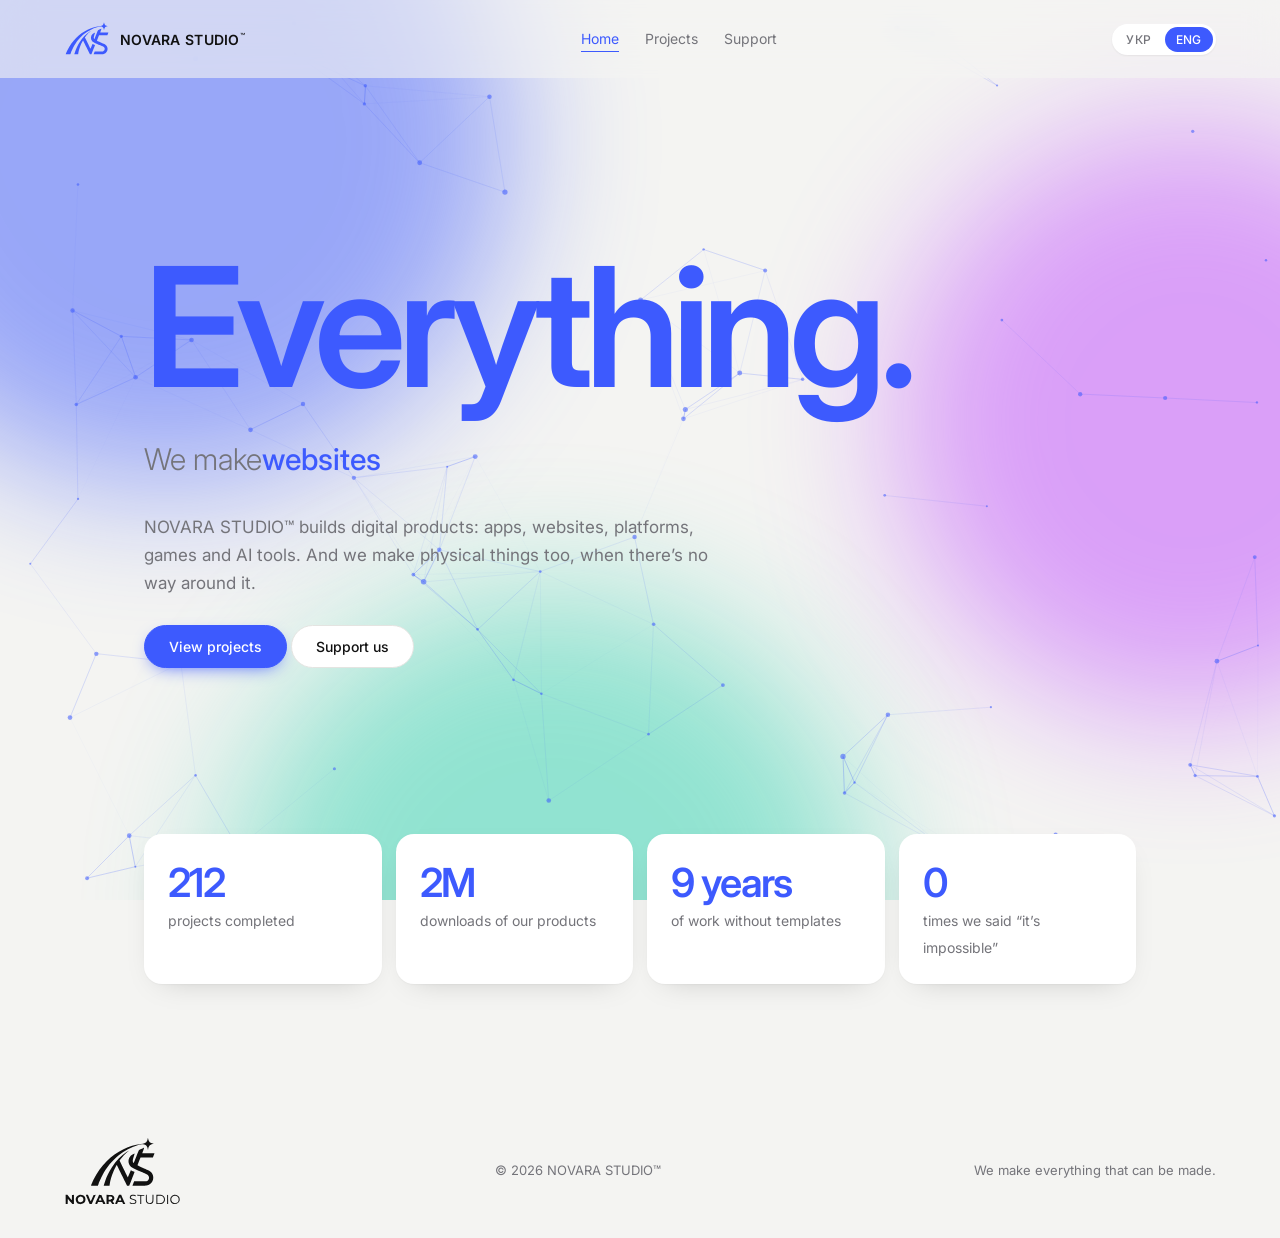
==== commit 82e79371: "Update index.html" ====
--- a/index.html
+++ b/index.html
@@ -21,12 +21,11 @@
 <footer id="site-footer"></footer>
 <div class="toast" id="toast" role="status"></div>
 
-<!-- налаштування й ядро -->
 <script src="data/config.js"></script>
 <script src="js/core/i18n.js"></script>
 <script src="js/core/ui.js"></script>
 <script src="js/core/logo.js"></script>
-<!-- тексти: по папці на мову, по файлу на сторінку -->
+
 <script src="i18n/uk/common.js"></script>
 <script src="i18n/uk/home.js"></script>
 <script src="i18n/uk/projects.js"></script>
@@ -35,10 +34,10 @@
 <script src="i18n/en/home.js"></script>
 <script src="i18n/en/projects.js"></script>
 <script src="i18n/en/support.js"></script>
-<!-- дані -->
+
 <script src="data/projects.js"></script>
 <script src="data/support.js"></script>
-<!-- логіка -->
+
 <script src="js/core/layout.js"></script>
 <script src="js/core/router.js"></script>
 <script src="js/core/background.js"></script>
--- a/css/base.css
+++ b/css/base.css
@@ -1,4 +1,3 @@
-/* Основа: змінні кольорів, типографіка, шапка, футер, кнопки, спільні блоки */
 :root{--bg:#fff;--surface:#fff;--soft:#F4F4F2;--ink:#111;--muted:#74747A;--line:#E4E4E1;--on:#fff;color-scheme:light;
 box-sizing:border-box;padding-top:env(safe-area-inset-top,0px);padding-bottom:env(safe-area-inset-bottom,0px)}
 @media (prefers-color-scheme:dark){
@@ -49,7 +48,6 @@
 header{background:color-mix(in srgb,var(--soft) 62%,transparent);-webkit-backdrop-filter:blur(16px);backdrop-filter:blur(16px)}
 body::before{background:color-mix(in srgb,var(--soft) 62%,transparent);-webkit-backdrop-filter:blur(16px);backdrop-filter:blur(16px)}
 
-/* --- шапка: логотип, меню, перемикач мови --- */
 .logo{text-decoration:none;color:inherit}
 nav a{text-decoration:none}
 .lang{display:inline-flex;gap:2px;padding:3px;background:var(--bg);border-radius:99px;box-shadow:0 1px 2px rgba(0,0,0,.06)}
--- a/css/background.css
+++ b/css/background.css
@@ -1,4 +1,3 @@
-/* Анімований фон: розмиті плями (canvas-сузір'я малює js/core/background.js) */
 .bg{position:fixed;inset:0;z-index:-1;overflow:hidden;pointer-events:none}
 .bg i{position:absolute;display:block;border-radius:50%;filter:blur(70px);opacity:.5;will-change:transform}
 .bg i:nth-child(1){width:54vmax;height:54vmax;left:-14vmax;top:-16vmax;background:var(--acc);animation:drift1 26s ease-in-out infinite alternate}
--- a/css/pages/home.css
+++ b/css/pages/home.css
@@ -1,4 +1,3 @@
-/* Сторінка «Головна» */
 .hero{padding:clamp(60px,14vw,170px) 0 60px}
 .hero h1{font-size:clamp(56px,13vw,170px);font-weight:300;letter-spacing:-.06em;line-height:.95}
 .make{margin-top:34px;font:300 clamp(20px,3vw,30px)/1.3 Inter,sans-serif;color:var(--muted)}
--- a/css/pages/projects.css
+++ b/css/pages/projects.css
@@ -1,4 +1,3 @@
-/* Сторінка «Проєкти»: фільтри, сітка, вікно проєкту, команда */
 .filters{display:flex;flex-wrap:wrap;gap:22px;margin-bottom:34px}
 .filters button{font:400 14px Inter,sans-serif;background:none;border:0;border-bottom:1px solid transparent;color:var(--muted);padding:3px 0;cursor:pointer}
 .filters button[aria-pressed="true"]{color:var(--ink);border-bottom-color:var(--ink)}
--- a/css/pages/support.css
+++ b/css/pages/support.css
@@ -1,4 +1,3 @@
-/* Сторінка «Підтримати»: криптогаманці */
 .page-support h2{padding-top:60px}
 .lead-s{max-width:56ch;color:var(--muted);font-size:17px;margin:0 0 30px}
 .wallets{display:grid;gap:14px}
